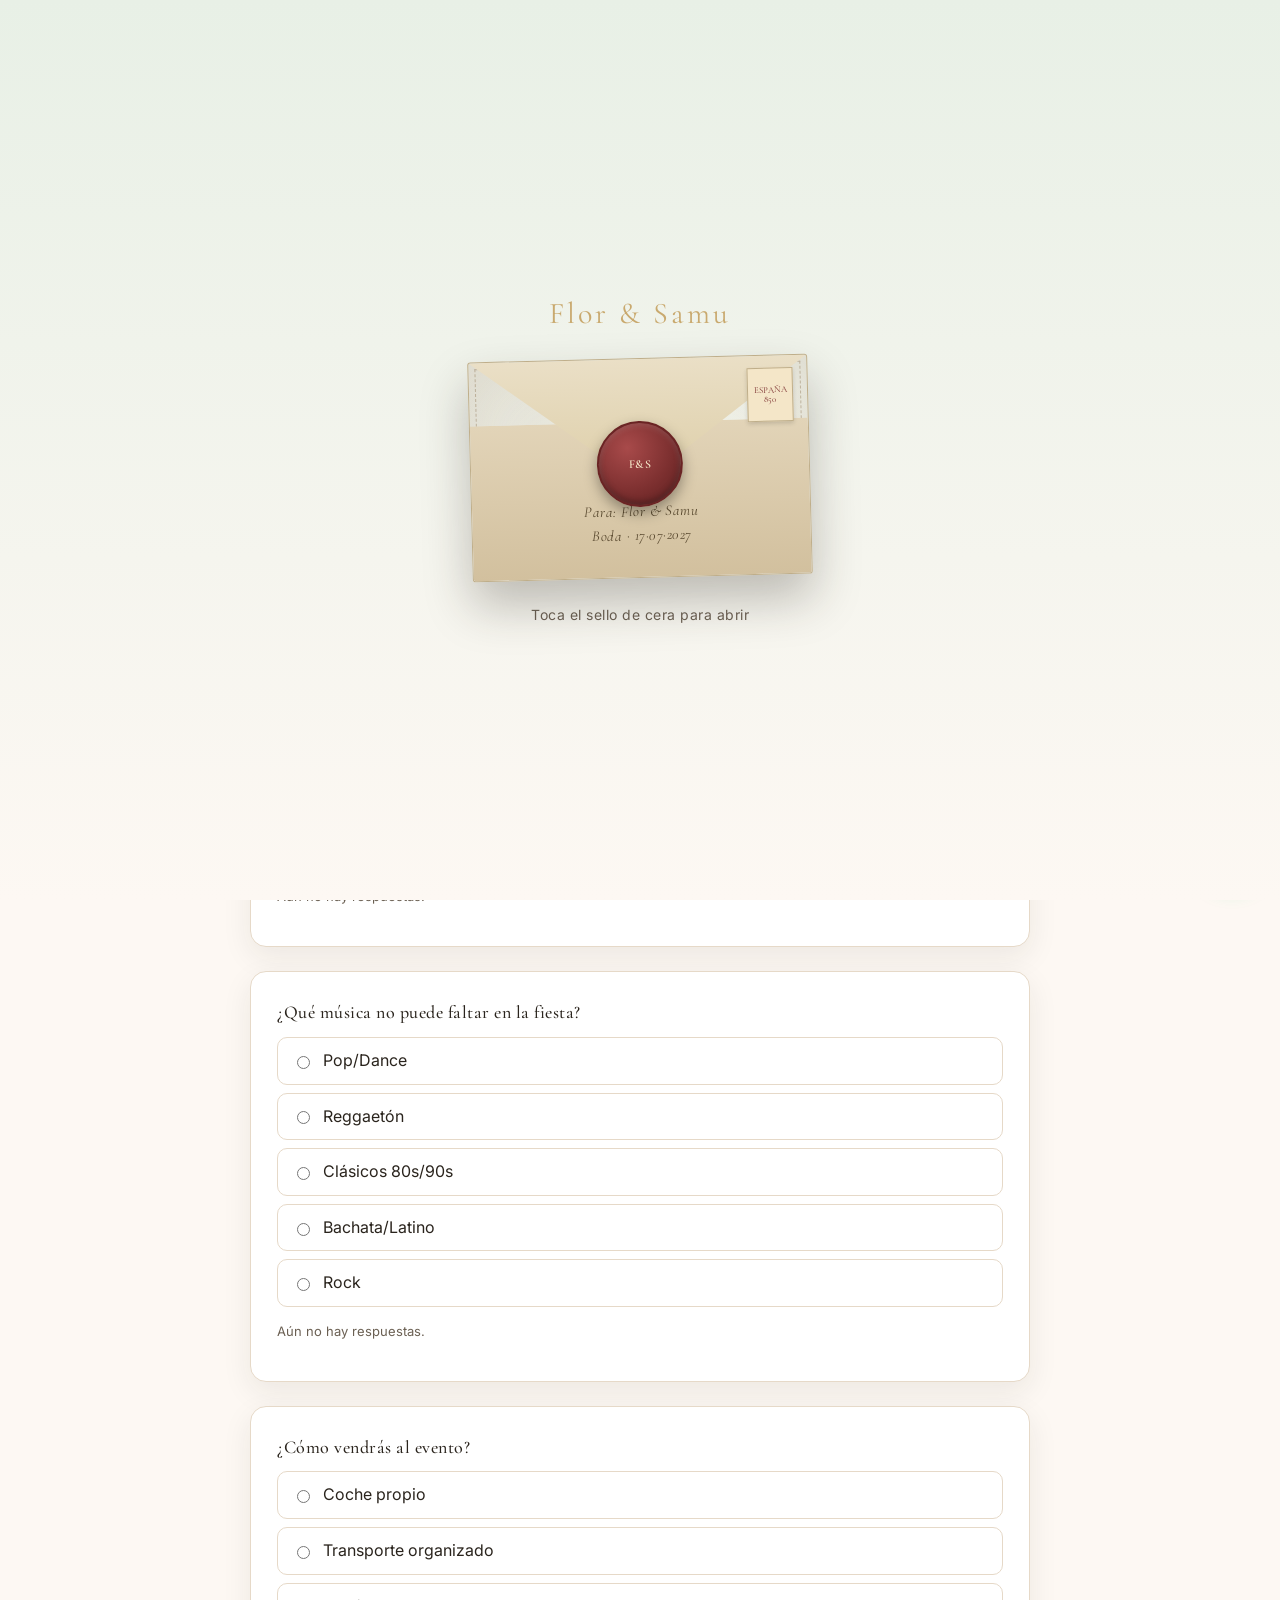
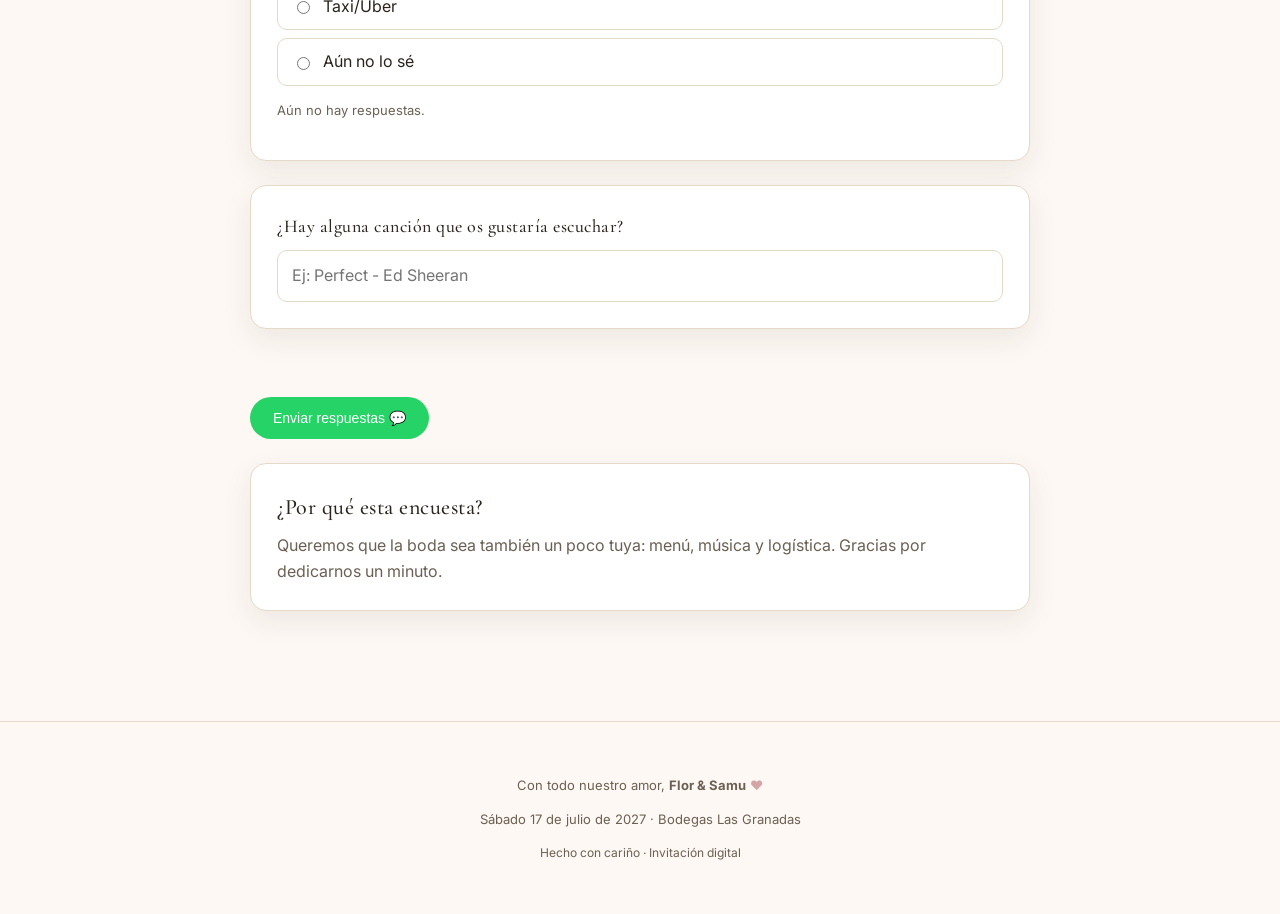
==== encuesta.html @ 614958b0 "Bump cache v13" ====
<!doctype html>
<html lang="es">
<head>
  <meta charset="UTF-8" />
  <meta name="viewport" content="width=device-width, initial-scale=1.0" />
  <title>Encuesta · Flor & Samu</title>
  <link rel="preconnect" href="https://fonts.googleapis.com">
  <link rel="preconnect" href="https://fonts.gstatic.com" crossorigin>
  <link href="https://fonts.googleapis.com/css2?family=Cormorant+Garamond:ital,wght@0,400;0,500;0,600;1,400&family=Inter:wght@300;400;500;600&display=swap" rel="stylesheet">
  <link rel="stylesheet" href="styles.css?v=13" />
</head>
<body data-page="encuesta.html">
  <div id="header-slot"></div>

  <main>
    <section class="hero" style="padding:50px 0 40px;">
      <div class="hero-bg" id="hero-bg"></div>
      <div class="hero-overlay"></div>
      <div class="container hero-content">
        <p class="kicker">Tu opinión cuenta</p>
        <h1 style="font-size:clamp(34px,6vw,56px);">Encuesta</h1>
        <p class="venue-line">Ayúdanos a organizarlo todo</p>
      </div>
    </section>
    <section class="section">
      <div class="container" style="max-width:820px;">
        <div class="section-title">
          <p class="eyebrow">Tu opinión cuenta</p>
          <h2>Encuesta para invitados</h2>
          <p>Ayúdanos a organizarlo todo al gusto de todos. Tus respuestas nos llegan por WhatsApp y quedan guardadas para ver resultados.</p>
        </div>

        <form id="survey-form" class="form">
          <div id="survey-container"></div>
          <div class="cta-row" style="justify-content:flex-start;">
            <button type="submit" class="btn btn-whatsapp">Enviar respuestas 💬</button>
          </div>
        </form>

        <div id="survey-success" class="success"></div>

        <div class="card mt-4">
          <h3 class="serif" style="font-size:22px;margin:0 0 8px;">¿Por qué esta encuesta?</h3>
          <p style="color:var(--muted);margin:0;">Queremos que la boda sea también un poco tuya: menú, música y logística. Gracias por dedicarnos un minuto.</p>
        </div>
      </div>
    </section>
  </main>

  <div id="footer-slot"></div>
  <script src="script.js?v=13"></script>
</body>
</html>
---- styles.css ----
/* Invitación digital - Flor & Samu */
:root {
  --bg: #fdf8f3;
  --bg-2: #f3ebe0;
  --card: #ffffff;
  --ink: #2a241d;
  --muted: #6b6053;
  --gold: #c9a96e;
  --gold-soft: #e8d9b8;
  --sage: #8fa88f;
  --rose: #d4a5a5;
  --line: #e6d9c8;
  --shadow: 0 10px 30px rgba(42, 36, 29, 0.08);
  --radius: 16px;
  --max: 1120px;
}

* { box-sizing: border-box; }
html { scroll-behavior: smooth; }
body {
  margin: 0;
  font-family: 'Inter', system-ui, -apple-system, Segoe UI, Roboto, sans-serif;
  color: var(--ink);
  background: var(--bg);
  line-height: 1.6;
  -webkit-font-smoothing: antialiased;
}
/* Sobre de entrada */
#envelope-overlay {
  position: fixed; inset: 0; z-index: 9999;
  background: linear-gradient(180deg, #e8f0e6, #fdf8f3);
  display: flex; align-items: center; justify-content: center;
  transition: opacity 0.7s ease;
}
#envelope-overlay.hidden { opacity: 0; pointer-events: none; }
.envelope-wrap { text-align: center; }
.envelope {
  position: relative; width: 340px; height: 220px;
  margin: 0 auto; cursor: pointer;
  background: linear-gradient(180deg, #e8dcc4 0%, #d9c9a8 100%);
  border-radius: 3px;
  box-shadow: 0 24px 48px rgba(42,36,29,0.28), inset 0 0 80px rgba(120,90,50,0.18);
  transform: rotate(-1.5deg);
  background-image:
    radial-gradient(circle at 20% 30%, rgba(120,90,50,0.08) 0%, transparent 40%),
    radial-gradient(circle at 80% 70%, rgba(120,90,50,0.06) 0%, transparent 45%);
  border: 1px solid #bfae8a;
}
.envelope::before {
  content: ""; position: absolute; inset: 6px;
  border: 1px dashed rgba(120,90,50,0.35);
  pointer-events: none;
}
.envelope .pocket {
  position: absolute; bottom: 0; left: 0; right: 0; height: 155px;
  background: linear-gradient(180deg, #e2d4b8, #d2c09e);
  border-radius: 0 0 3px 3px;
  clip-path: polygon(0 0, 100% 0, 100% 100%, 0 100%);
}
.envelope .flap {
  position: absolute; top: 0; left: 0; right: 0; height: 125px;
  background: linear-gradient(180deg, #eadfc6, #ddcea8);
  clip-path: polygon(0 0, 100% 0, 50% 100%);
  transform-origin: top center;
  transition: transform 0.8s ease;
  z-index: 2;
  box-shadow: 0 2px 6px rgba(0,0,0,0.12);
}
.envelope.opening .flap { transform: rotateX(175deg); }
.envelope .seal {
  position: absolute; top: 105px; left: 50%; transform: translate(-50%, -50%);
  width: 86px; height: 86px; border-radius: 50%;
  background: radial-gradient(circle at 35% 30%, #a84a4a, #7a2e2e 60%, #5a1f1f);
  color: #f4e6c8; display: flex; align-items: center; justify-content: center;
  font-family: 'Cormorant Garamond', serif; font-size: 12px; font-weight: 600;
  text-align: center; line-height: 1.05; letter-spacing: 0.5px;
  box-shadow: 0 6px 14px rgba(0,0,0,0.35), inset 0 2px 6px rgba(255,255,255,0.15), inset 0 -3px 6px rgba(0,0,0,0.3);
  z-index: 4; cursor: pointer;
  border: 2px solid #6a2424;
  transition: transform 0.2s ease;
}
.envelope .seal:hover { transform: translate(-50%, -50%) scale(1.06); }
.envelope .stamp {
  position: absolute; top: 12px; right: 14px; width: 46px; height: 54px;
  background: #f4e6c8; border: 1px solid #bfae8a;
  box-shadow: 0 2px 4px rgba(0,0,0,0.15);
  display: flex; align-items: center; justify-content: center;
  font-family: 'Cormorant Garamond', serif; font-size: 9px; color: #7a2e2e;
  text-align: center; line-height: 1; z-index: 3;
  background-image: radial-gradient(circle, transparent 3px, #f4e6c8 3.5px);
  background-size: 8px 8px;
}
.envelope .address {
  position: absolute; bottom: 30px; left: 24px; right: 24px;
  font-family: 'Cormorant Garamond', serif; font-style: italic;
  font-size: 15px; color: #5a4a30; text-align: center; z-index: 1;
  letter-spacing: 0.5px;
}
.envelope-hint {
  margin-top: 26px; color: var(--muted); font-size: 14px; letter-spacing: 0.5px;
}
.envelope-title {
  font-family: 'Cormorant Garamond', serif; font-size: 30px; color: var(--gold);
  margin-bottom: 20px; letter-spacing: 3px;
}

/* Fondo acuarela deslizable en el hero */
h1, h2, h3, .serif { font-family: 'Cormorant Garamond', 'Playfair Display', Georgia, serif; font-weight: 500; letter-spacing: 0.5px; }
a { color: inherit; text-decoration: none; }
img { max-width: 100%; display: block; }

.container { max-width: var(--max); margin: 0 auto; padding: 0 20px; }

/* Header */
.site-header {
  position: sticky; top: 0; z-index: 50;
  background: rgba(250,246,239,0.85);
  backdrop-filter: blur(10px);
  border-bottom: 1px solid var(--line);
}
.header-inner { display: flex; align-items: center; justify-content: space-between; height: 68px; }
.logo { font-family: 'Cormorant Garamond', serif; font-size: 26px; color: var(--gold); letter-spacing: 2px; }
.nav { display: flex; gap: 6px; align-items: center; }
.nav a {
  padding: 8px 14px; border-radius: 999px; font-size: 14px; color: var(--muted);
  transition: all .2s ease;
}
.nav a:hover, .nav a.active { background: var(--gold-soft); color: var(--ink); }
.menu-btn { display: none; background: none; border: 0; font-size: 24px; cursor: pointer; color: var(--ink); }

@media (max-width: 760px) {
  .menu-btn { display: block; }
  .nav {
    position: absolute; top: 68px; left: 0; right: 0;
    background: var(--bg); border-bottom: 1px solid var(--line);
    flex-direction: column; padding: 12px; display: none;
  }
  .nav.open { display: flex; }
  .nav a { width: 100%; text-align: center; }
}

/* Hero */
.hero {
  position: relative; overflow: hidden;
  padding: 90px 0 70px; text-align: center;
  background: linear-gradient(180deg, #fdf8f3 0%, #f3ebe0 100%);
}
.hero-bg {
  position: absolute; inset: 0; z-index: 0;
  background: url("media/salto-gitano.jpg") center/cover no-repeat;
  filter: url(#drawn);
  opacity: 0.32;
  transform: translate3d(0,0,0);
  will-change: transform;
}
body[data-page="index.html"] .hero-bg { background-image: url("media/salto-gitano.jpg"); }
body[data-page="ubicacion.html"] .hero-bg { background-image: url("media/pico-miravete.webp"); }
body[data-page="preboda.html"] .hero-bg { background-image: url("media/monfrague2.jpg"); }
body[data-page="mensaje.html"] .hero-bg { background-image: url("media/monfrague2.jpg"); }
body[data-page="recomendaciones.html"] .hero-bg { background-image: url("media/pico-miravete.webp"); }
body[data-page="encuesta.html"] .hero-bg { background-image: url("media/jaraicejo.jpg"); }
.hero-overlay {
  position: absolute; inset: 0; z-index: 1;
  background: linear-gradient(180deg, rgba(253,248,243,0.5) 0%, rgba(253,248,243,0.88) 100%);
  pointer-events: none;
}
.hero-content { position: relative; z-index: 2; }
.hero h1, .hero .date-line, .hero .venue-line, .hero .kicker {
  text-shadow: 0 1px 12px rgba(255,255,255,0.9), 0 2px 4px rgba(255,255,255,0.6);
}
body[data-page="ubicacion.html"] { --hero-hue: -25deg; }
body[data-page="preboda.html"] { --hero-hue: 35deg; }
body[data-page="mensaje.html"] { --hero-hue: 60deg; }
body[data-page="recomendaciones.html"] { --hero-hue: 95deg; }
body[data-page="encuesta.html"] { --hero-hue: 160deg; }
.hero::before {
  content: ""; position: absolute; inset: 0; opacity: .08;
  background-image: url("data:image/svg+xml;utf8,<svg xmlns='http://www.w3.org/2000/svg' width='120' height='120' viewBox='0 0 120 120'><g fill='none' stroke='%23b8935a' stroke-width='0.6'><path d='M60 10 C70 30 90 40 110 60 C90 80 70 90 60 110 C50 90 30 80 10 60 C30 40 50 30 60 10Z'/></g></svg>");
  background-size: 120px 120px;
}
.hero-content { position: relative; z-index: 1; }
.kicker { text-transform: uppercase; letter-spacing: 4px; font-size: 12px; color: var(--gold); margin-bottom: 18px; }
.hero h1 { font-size: clamp(46px, 8vw, 88px); margin: 0 0 10px; line-height: 1; }
.hero .amp { color: var(--rose); font-style: italic; }
.date-line { font-size: 20px; color: var(--muted); margin: 18px 0 6px; }
.venue-line { font-size: 16px; color: var(--muted); }
.countdown { display: flex; gap: 14px; justify-content: center; margin: 34px 0 10px; flex-wrap: wrap; }
.countdown .box {
  background: var(--card); border: 1px solid var(--line); border-radius: 12px;
  padding: 12px 16px; min-width: 78px; box-shadow: var(--shadow);
}
.countdown .num { font-family: 'Cormorant Garamond', serif; font-size: 34px; color: var(--gold); line-height: 1; }
.countdown .lbl { font-size: 11px; text-transform: uppercase; letter-spacing: 1.5px; color: var(--muted); margin-top: 4px; }
.cta-row { display: flex; gap: 12px; justify-content: center; flex-wrap: wrap; margin-top: 28px; }

/* Buttons */
.btn {
  display: inline-flex; align-items: center; gap: 8px;
  padding: 12px 22px; border-radius: 999px; font-size: 14px; font-weight: 500;
  border: 1px solid transparent; cursor: pointer; transition: all .2s ease;
}
.btn-primary { background: var(--gold); color: #fff; }
.btn-primary:hover { background: #a6834e; transform: translateY(-1px); }
.btn-outline { background: transparent; border-color: var(--gold); color: var(--gold); }
.btn-outline:hover { background: var(--gold-soft); }
.btn-whatsapp { background: #25D366; color: #fff; }
.btn-whatsapp:hover { background: #1ebe5b; }
.btn-email { background: #4a6fa5; color: #fff; }
.btn-email:hover { background: #3d5d8a; }
.btn-sm { padding: 8px 16px; font-size: 13px; }

/* Sections */
.section { padding: 70px 0; }
.section-title { text-align: center; margin-bottom: 40px; }
.section-title .eyebrow { text-transform: uppercase; letter-spacing: 3px; font-size: 11px; color: var(--gold); margin-bottom: 8px; }
.section-title h2 { font-size: clamp(30px, 5vw, 46px); margin: 0 0 10px; }
.section-title p { color: var(--muted); max-width: 640px; margin: 0 auto; }

.card {
  background: var(--card); border: 1px solid var(--line); border-radius: var(--radius);
  padding: 26px; box-shadow: var(--shadow);
}
.grid { display: grid; gap: 20px; }
.grid-2 { grid-template-columns: repeat(2, 1fr); }
.grid-3 { grid-template-columns: repeat(3, 1fr); }
@media (max-width: 760px) { .grid-2, .grid-3 { grid-template-columns: 1fr; } }

/* Timeline */
.timeline { position: relative; max-width: 720px; margin: 0 auto; }
.timeline::before { content: ""; position: absolute; left: 22px; top: 0; bottom: 0; width: 2px; background: var(--gold-soft); }
.t-item { position: relative; padding-left: 60px; margin-bottom: 28px; }
.t-dot {
  position: absolute; left: 13px; top: 6px; width: 20px; height: 20px;
  border-radius: 50%; background: var(--gold); border: 3px solid var(--bg);
  box-shadow: 0 0 0 2px var(--gold-soft);
}
.t-time { font-size: 13px; color: var(--gold); font-weight: 600; letter-spacing: 1px; }
.t-title { font-family: 'Cormorant Garamond', serif; font-size: 22px; margin: 2px 0; }
.t-desc { color: var(--muted); font-size: 14px; }

/* Location */
.map-wrap {
  border-radius: var(--radius); overflow: hidden; border: 1px solid var(--line);
  background: var(--bg-2); aspect-ratio: 16/9;
}
.map-wrap iframe { width: 100%; height: 100%; border: 0; }
.info-list { list-style: none; padding: 0; margin: 0; }
.info-list li { display: flex; gap: 12px; padding: 12px 0; border-bottom: 1px solid var(--line); }
.info-list li:last-child { border-bottom: 0; }
.info-list .ic { color: var(--gold); font-size: 20px; width: 26px; text-align: center; }
.info-list strong { display: block; font-size: 14px; }
.info-list span { color: var(--muted); font-size: 14px; }

/* Forms */
.form { display: grid; gap: 16px; }
.field label { display: block; font-size: 13px; color: var(--muted); margin-bottom: 6px; letter-spacing: .3px; }
.field input, .field textarea, .field select {
  width: 100%; padding: 12px 14px; border: 1px solid var(--line); border-radius: 10px;
  font: inherit; background: #fff; color: var(--ink); transition: border-color .2s;
}
.field input:focus, .field textarea:focus, .field select:focus { outline: none; border-color: var(--gold); }
.field textarea { min-height: 110px; resize: vertical; }
.form-row { display: grid; grid-template-columns: 1fr 1fr; gap: 16px; }
@media (max-width: 600px) { .form-row { grid-template-columns: 1fr; } }
.success {
  display: none; padding: 16px; border-radius: 12px; background: #eaf4ea; color: #2f6b3a;
  border: 1px solid #cfe5cf; margin-top: 12px;
}
.success.show { display: block; }

/* Survey */
.survey-q { margin-bottom: 24px; }
.survey-q h3 { font-size: 18px; margin: 0 0 10px; }
.option {
  display: flex; align-items: center; gap: 10px; padding: 10px 14px;
  border: 1px solid var(--line); border-radius: 10px; margin-bottom: 8px; cursor: pointer;
  transition: all .15s;
}
.option:hover { border-color: var(--gold-soft); background: #faf6ef; }
.option input { accent-color: var(--gold); }
.results { margin-top: 14px; }
.bar-row { margin-bottom: 10px; }
.bar-label { display: flex; justify-content: space-between; font-size: 13px; color: var(--muted); margin-bottom: 4px; }
.bar { height: 10px; background: var(--bg-2); border-radius: 999px; overflow: hidden; }
.bar > span { display: block; height: 100%; background: linear-gradient(90deg, var(--gold), var(--rose)); border-radius: 999px; transition: width .6s ease; }

/* Footer */
.site-footer { padding: 40px 0; text-align: center; color: var(--muted); font-size: 13px; border-top: 1px solid var(--line); margin-top: 40px; }
.site-footer .hearts { color: var(--rose); }

/* Utilities */
.center { text-align: center; }
.mt-2 { margin-top: 12px; }
.mt-4 { margin-top: 24px; }
.tag { display: inline-block; padding: 4px 10px; border-radius: 999px; font-size: 12px; background: var(--gold-soft); color: var(--ink); }
.divider { height: 1px; background: var(--line); margin: 30px 0; }
.floating-wa {
  position: fixed; right: 20px; bottom: 20px; z-index: 60;
  width: 56px; height: 56px; border-radius: 50%; background: #25D366; color: #fff;
  display: flex; align-items: center; justify-content: center; font-size: 26px;
  box-shadow: 0 8px 20px rgba(37,211,102,.4); transition: transform .2s;
}
.floating-wa:hover { transform: scale(1.08); }
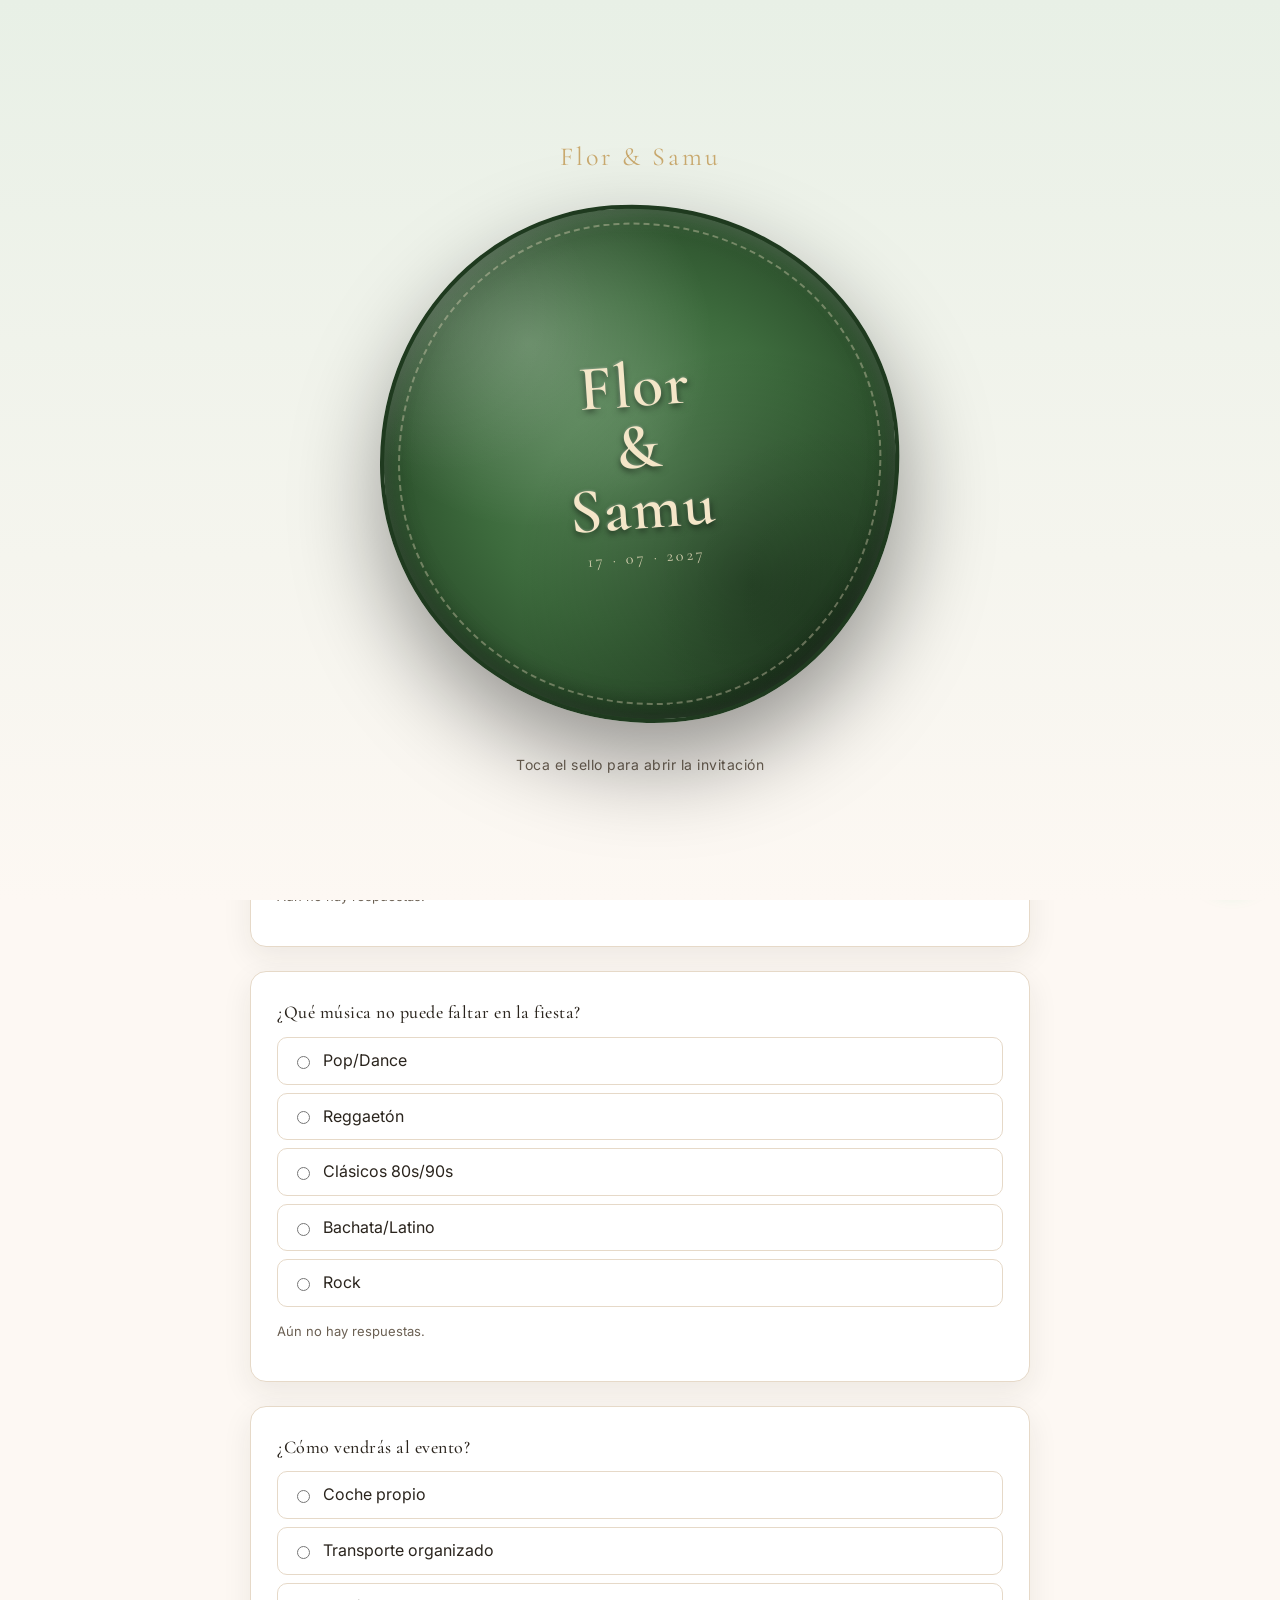
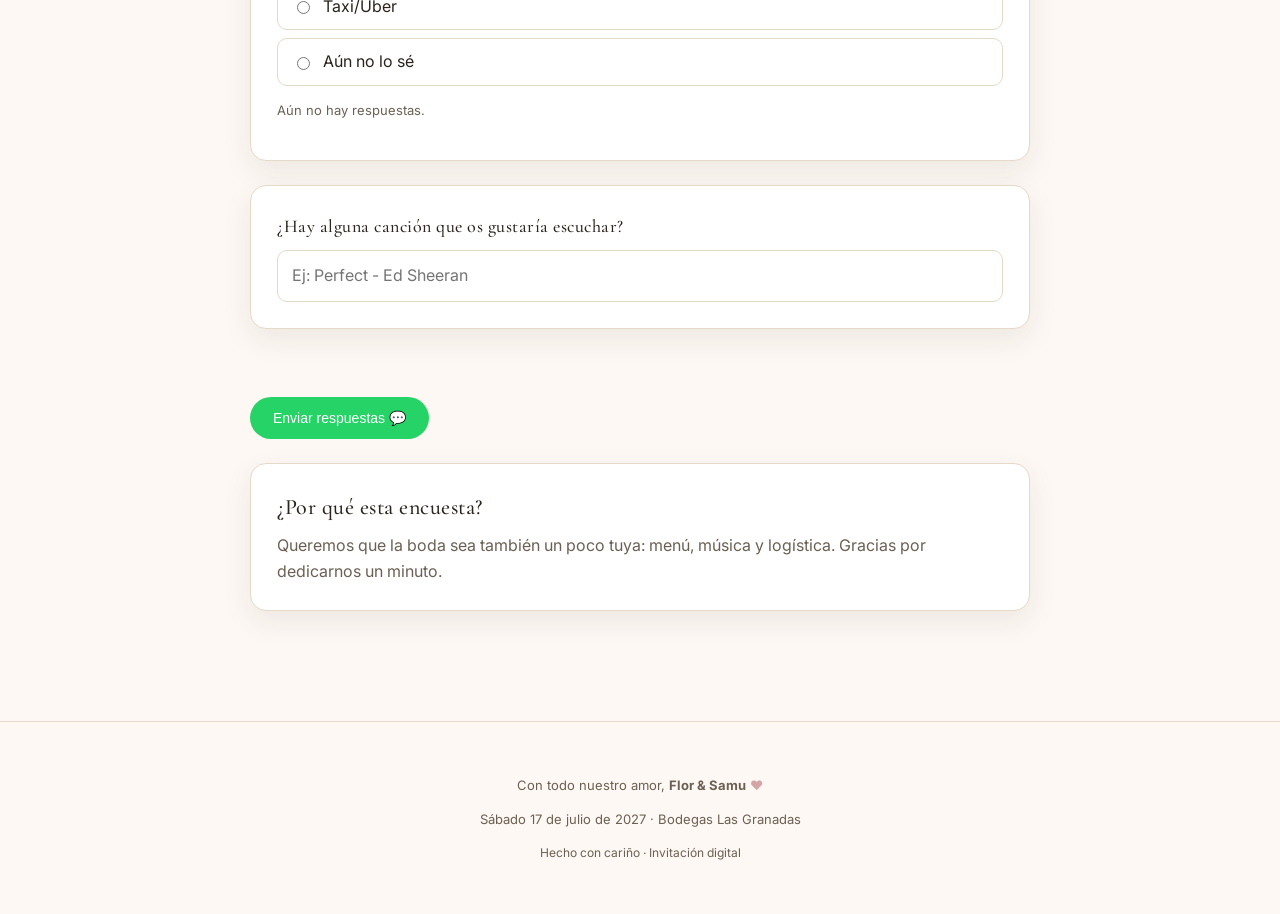
==== commit 6b0f9468: "Bump cache v14" ====
--- a/encuesta.html
+++ b/encuesta.html
@@ -7,7 +7,7 @@
   <link rel="preconnect" href="https://fonts.googleapis.com">
   <link rel="preconnect" href="https://fonts.gstatic.com" crossorigin>
   <link href="https://fonts.googleapis.com/css2?family=Cormorant+Garamond:ital,wght@0,400;0,500;0,600;1,400&family=Inter:wght@300;400;500;600&display=swap" rel="stylesheet">
-  <link rel="stylesheet" href="styles.css?v=13" />
+  <link rel="stylesheet" href="styles.css?v=14" />
 </head>
 <body data-page="encuesta.html">
   <div id="header-slot"></div>
@@ -48,6 +48,6 @@
   </main>
 
   <div id="footer-slot"></div>
-  <script src="script.js?v=13"></script>
+  <script src="script.js?v=14"></script>
 </body>
 </html>
--- a/styles.css
+++ b/styles.css
@@ -104,6 +104,71 @@
   margin-bottom: 20px; letter-spacing: 3px;
 }
 
+/* Sello de cera a pantalla completa */
+.wax-seal {
+  width: 72vmin; height: 72vmin;
+  max-width: 520px; max-height: 520px;
+  min-width: 260px; min-height: 260px;
+  border-radius: 48% 52% 47% 53% / 50% 48% 52% 50%;
+  background:
+    radial-gradient(circle at 30% 25%, rgba(255,255,255,0.22) 0%, transparent 35%),
+    radial-gradient(circle at 70% 75%, rgba(0,0,0,0.35) 0%, transparent 45%),
+    radial-gradient(circle at 50% 50%, #5a8a5a 0%, #3d6b3d 45%, #2a4d2a 75%, #1f3a1f 100%);
+  box-shadow:
+    0 40px 90px rgba(0,0,0,0.4),
+    inset 0 6px 20px rgba(255,255,255,0.18),
+    inset 0 -10px 24px rgba(0,0,0,0.45);
+  display: flex; align-items: center; justify-content: center; flex-direction: column;
+  cursor: pointer; position: relative;
+  border: 4px solid #1f3a1f;
+  transform: rotate(-4deg);
+  transition: transform 0.9s ease, opacity 0.9s ease;
+  overflow: hidden;
+}
+.wax-seal::before {
+  content: ""; position: absolute; inset: 0;
+  background-image:
+    radial-gradient(circle at 15% 20%, rgba(255,255,255,0.08) 0%, transparent 25%),
+    radial-gradient(circle at 85% 80%, rgba(0,0,0,0.12) 0%, transparent 30%),
+    radial-gradient(circle at 50% 50%, transparent 60%, rgba(0,0,0,0.15) 100%);
+  pointer-events: none;
+}
+.wax-seal::after {
+  content: ""; position: absolute; inset: 14px;
+  border: 2px dashed rgba(244,230,200,0.35);
+  border-radius: 48% 52% 47% 53% / 50% 48% 52% 50%;
+  pointer-events: none;
+}
+.wax-seal.opening {
+  transform: scale(1.6) rotate(8deg);
+  opacity: 0;
+}
+.seal-text {
+  font-family: 'Cormorant Garamond', serif;
+  font-size: clamp(34px, 9vw, 64px);
+  font-weight: 600;
+  color: #f4e6c8;
+  text-align: center; line-height: 0.95;
+  letter-spacing: 2px;
+  text-shadow: 0 3px 6px rgba(0,0,0,0.5), 0 -1px 2px rgba(255,255,255,0.25);
+  z-index: 2;
+}
+.seal-sub {
+  margin-top: 8px;
+  font-family: 'Cormorant Garamond', serif;
+  font-size: clamp(12px, 2.5vw, 16px);
+  color: rgba(244,230,200,0.85);
+  letter-spacing: 3px; text-transform: uppercase;
+  z-index: 2;
+}
+.seal-hint {
+  margin-top: 30px; color: var(--muted); font-size: 14px; letter-spacing: 0.5px;
+}
+.wax-title {
+  font-family: 'Cormorant Garamond', serif; font-size: 26px; color: var(--gold);
+  margin-bottom: 26px; letter-spacing: 3px;
+}
+
 /* Fondo acuarela deslizable en el hero */
 h1, h2, h3, .serif { font-family: 'Cormorant Garamond', 'Playfair Display', Georgia, serif; font-weight: 500; letter-spacing: 0.5px; }
 a { color: inherit; text-decoration: none; }
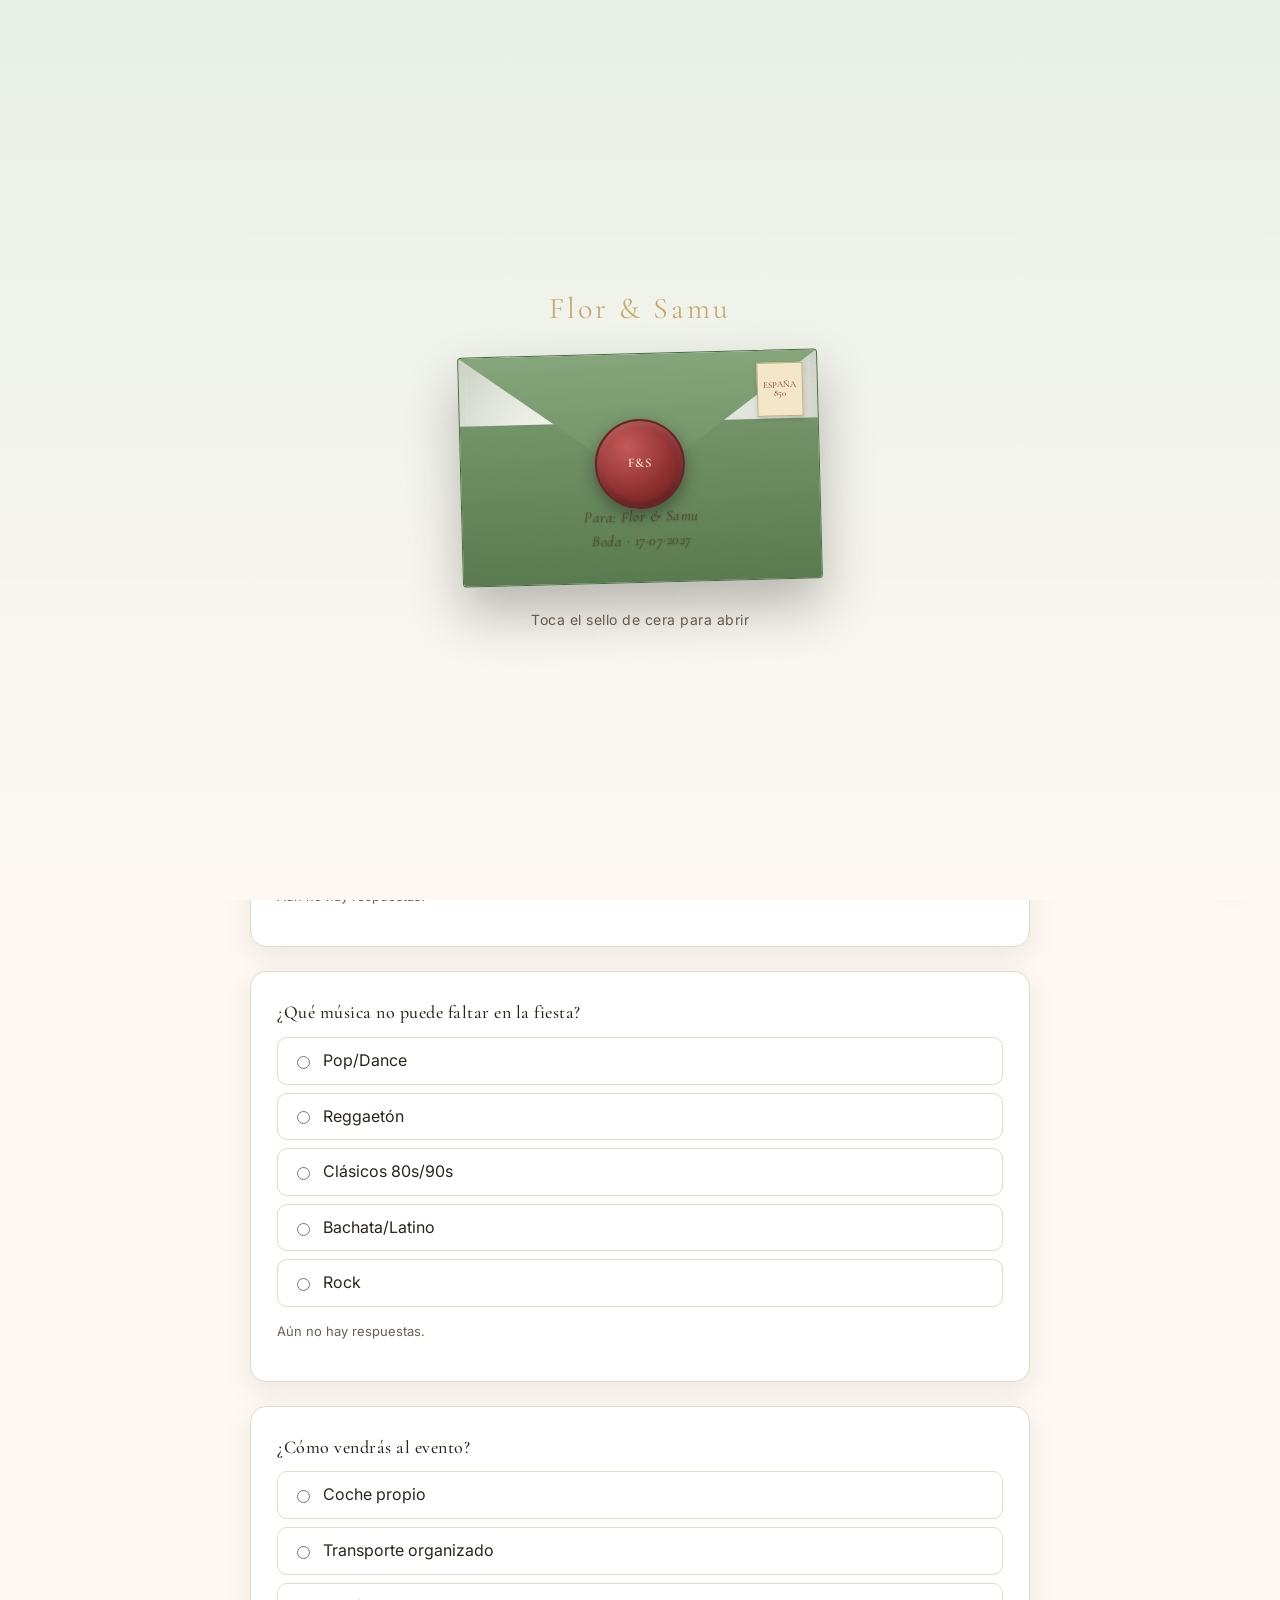
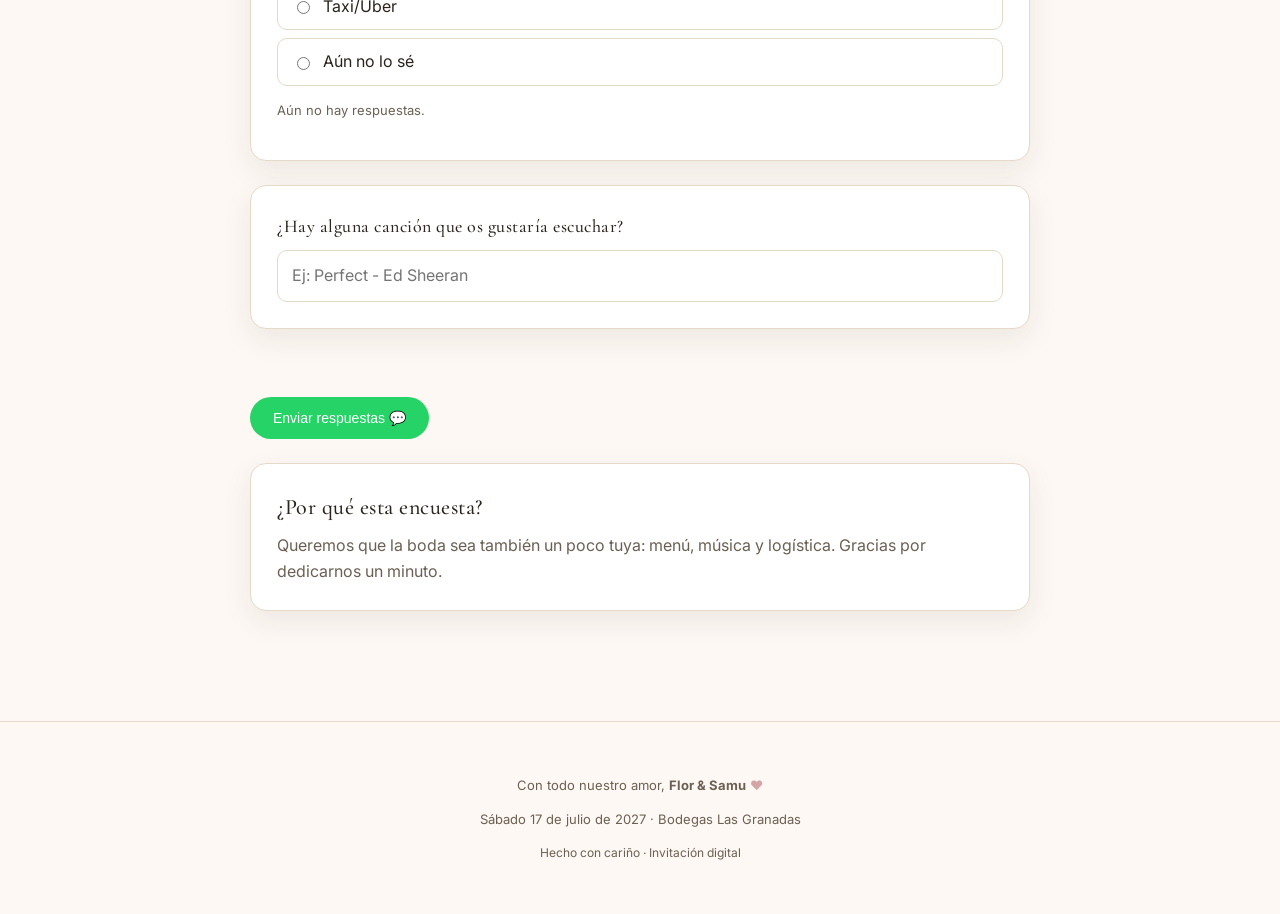
==== commit f58a115e: "Bump cache v15" ====
--- a/encuesta.html
+++ b/encuesta.html
@@ -7,7 +7,7 @@
   <link rel="preconnect" href="https://fonts.googleapis.com">
   <link rel="preconnect" href="https://fonts.gstatic.com" crossorigin>
   <link href="https://fonts.googleapis.com/css2?family=Cormorant+Garamond:ital,wght@0,400;0,500;0,600;1,400&family=Inter:wght@300;400;500;600&display=swap" rel="stylesheet">
-  <link rel="stylesheet" href="styles.css?v=14" />
+  <link rel="stylesheet" href="styles.css?v=15" />
 </head>
 <body data-page="encuesta.html">
   <div id="header-slot"></div>
@@ -48,6 +48,6 @@
   </main>
 
   <div id="footer-slot"></div>
-  <script src="script.js?v=14"></script>
+  <script src="script.js?v=15"></script>
 </body>
 </html>
--- a/styles.css
+++ b/styles.css
@@ -35,51 +35,66 @@
 #envelope-overlay.hidden { opacity: 0; pointer-events: none; }
 .envelope-wrap { text-align: center; }
 .envelope {
-  position: relative; width: 340px; height: 220px;
+  position: relative; width: 360px; height: 230px;
   margin: 0 auto; cursor: pointer;
-  background: linear-gradient(180deg, #e8dcc4 0%, #d9c9a8 100%);
-  border-radius: 3px;
-  box-shadow: 0 24px 48px rgba(42,36,29,0.28), inset 0 0 80px rgba(120,90,50,0.18);
+  background: linear-gradient(180deg, #7a9a6f 0%, #5f7f55 100%);
+  border-radius: 4px;
+  box-shadow: 0 26px 52px rgba(42,36,29,0.3), inset 0 0 90px rgba(40,60,30,0.25);
   transform: rotate(-1.5deg);
   background-image:
-    radial-gradient(circle at 20% 30%, rgba(120,90,50,0.08) 0%, transparent 40%),
-    radial-gradient(circle at 80% 70%, rgba(120,90,50,0.06) 0%, transparent 45%);
-  border: 1px solid #bfae8a;
+    radial-gradient(circle at 20% 30%, rgba(255,255,255,0.07) 0%, transparent 40%),
+    radial-gradient(circle at 80% 70%, rgba(0,0,0,0.12) 0%, transparent 45%);
+  border: 1px solid #4a6a40;
 }
 .envelope::before {
-  content: ""; position: absolute; inset: 6px;
-  border: 1px dashed rgba(120,90,50,0.35);
+  content: ""; position: absolute; inset: 7px;
+  border: 1px dashed rgba(244,230,200,0.4);
   pointer-events: none;
 }
 .envelope .pocket {
-  position: absolute; bottom: 0; left: 0; right: 0; height: 155px;
-  background: linear-gradient(180deg, #e2d4b8, #d2c09e);
-  border-radius: 0 0 3px 3px;
-  clip-path: polygon(0 0, 100% 0, 100% 100%, 0 100%);
+  position: absolute; bottom: 0; left: 0; right: 0; height: 160px;
+  background: linear-gradient(180deg, #739368, #5a7a50);
+  border-radius: 0 0 4px 4px;
 }
 .envelope .flap {
-  position: absolute; top: 0; left: 0; right: 0; height: 125px;
-  background: linear-gradient(180deg, #eadfc6, #ddcea8);
+  position: absolute; top: 0; left: 0; right: 0; height: 130px;
+  background: linear-gradient(180deg, #85a57a, #6f8f65);
   clip-path: polygon(0 0, 100% 0, 50% 100%);
   transform-origin: top center;
   transition: transform 0.8s ease;
   z-index: 2;
-  box-shadow: 0 2px 6px rgba(0,0,0,0.12);
+  box-shadow: 0 2px 6px rgba(0,0,0,0.15);
 }
 .envelope.opening .flap { transform: rotateX(175deg); }
 .envelope .seal {
-  position: absolute; top: 105px; left: 50%; transform: translate(-50%, -50%);
-  width: 86px; height: 86px; border-radius: 50%;
-  background: radial-gradient(circle at 35% 30%, #a84a4a, #7a2e2e 60%, #5a1f1f);
+  position: absolute; top: 110px; left: 50%; transform: translate(-50%, -50%);
+  width: 90px; height: 90px; border-radius: 50%;
+  background: radial-gradient(circle at 35% 30%, #c45a5a, #8b2e2e 60%, #5a1f1f);
   color: #f4e6c8; display: flex; align-items: center; justify-content: center;
-  font-family: 'Cormorant Garamond', serif; font-size: 12px; font-weight: 600;
+  font-family: 'Cormorant Garamond', serif; font-size: 13px; font-weight: 600;
   text-align: center; line-height: 1.05; letter-spacing: 0.5px;
-  box-shadow: 0 6px 14px rgba(0,0,0,0.35), inset 0 2px 6px rgba(255,255,255,0.15), inset 0 -3px 6px rgba(0,0,0,0.3);
+  box-shadow: 0 6px 16px rgba(0,0,0,0.35), inset 0 2px 6px rgba(255,255,255,0.18), inset 0 -3px 6px rgba(0,0,0,0.3);
   z-index: 4; cursor: pointer;
   border: 2px solid #6a2424;
   transition: transform 0.2s ease;
 }
 .envelope .seal:hover { transform: translate(-50%, -50%) scale(1.06); }
+.envelope .stamp {
+  position: absolute; top: 12px; right: 14px; width: 48px; height: 56px;
+  background: #f4e6c8; border: 1px solid #bfae8a;
+  box-shadow: 0 2px 4px rgba(0,0,0,0.15);
+  display: flex; align-items: center; justify-content: center;
+  font-family: 'Cormorant Garamond', serif; font-size: 9px; color: #7a2e2e;
+  text-align: center; line-height: 1; z-index: 3;
+  background-image: radial-gradient(circle, transparent 3px, #f4e6c8 3.5px);
+  background-size: 8px 8px;
+}
+.envelope .address {
+  position: absolute; bottom: 32px; left: 24px; right: 24px;
+  font-family: 'Cormorant Garamond', serif; font-style: italic;
+  font-size: 15px; color: #f4e6c8; text-align: center; z-index: 1;
+  letter-spacing: 0.5px; text-shadow: 0 1px 2px rgba(0,0,0,0.3);
+}
 .envelope .stamp {
   position: absolute; top: 12px; right: 14px; width: 46px; height: 54px;
   background: #f4e6c8; border: 1px solid #bfae8a;
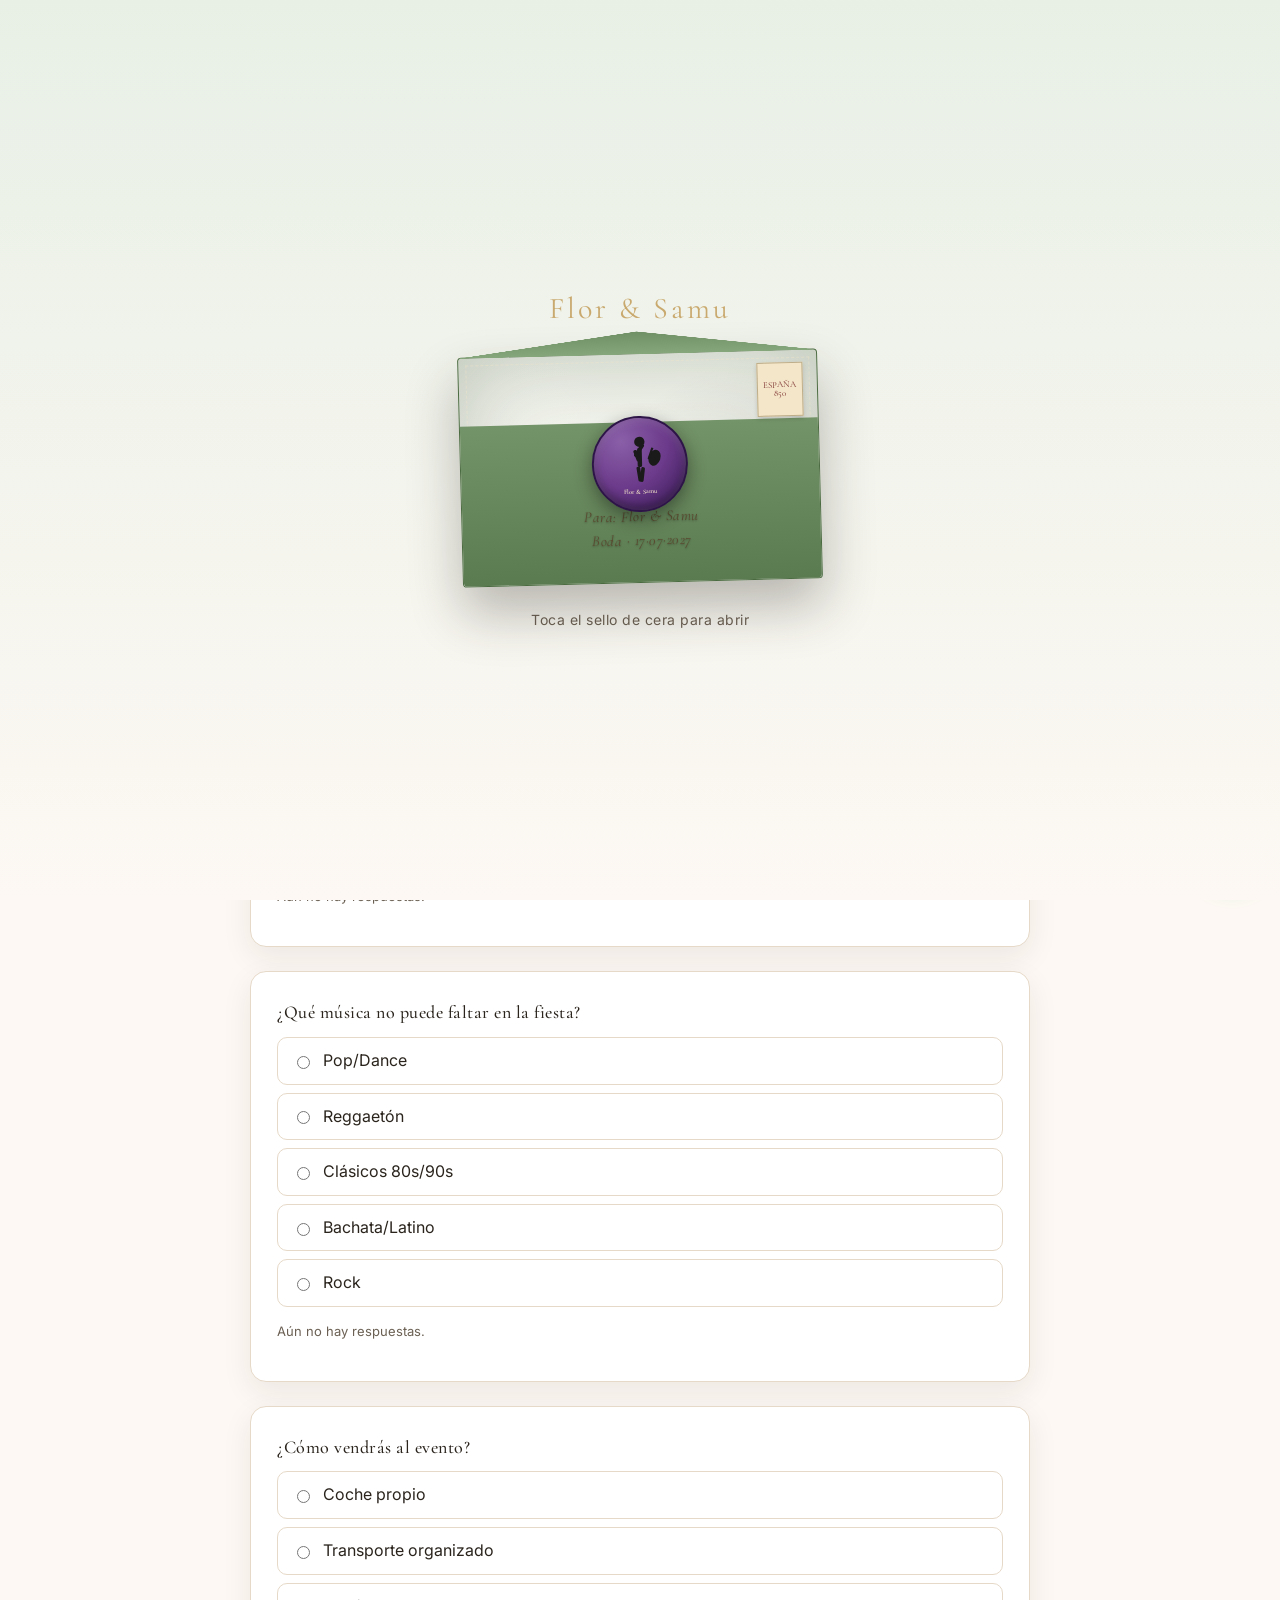
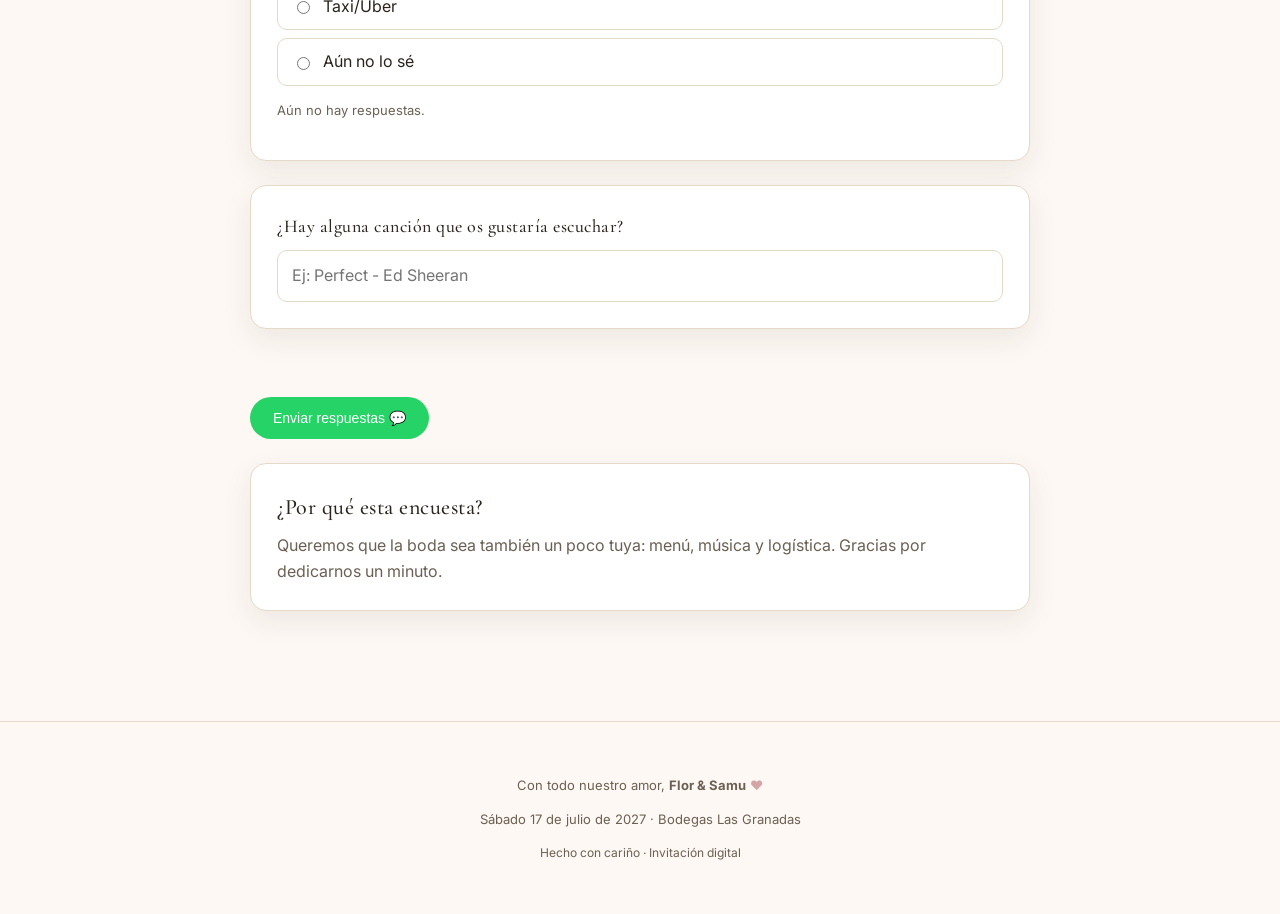
==== commit 564acbed: "Bump cache v16" ====
--- a/encuesta.html
+++ b/encuesta.html
@@ -7,7 +7,7 @@
   <link rel="preconnect" href="https://fonts.googleapis.com">
   <link rel="preconnect" href="https://fonts.gstatic.com" crossorigin>
   <link href="https://fonts.googleapis.com/css2?family=Cormorant+Garamond:ital,wght@0,400;0,500;0,600;1,400&family=Inter:wght@300;400;500;600&display=swap" rel="stylesheet">
-  <link rel="stylesheet" href="styles.css?v=15" />
+  <link rel="stylesheet" href="styles.css?v=16" />
 </head>
 <body data-page="encuesta.html">
   <div id="header-slot"></div>
@@ -48,6 +48,6 @@
   </main>
 
   <div id="footer-slot"></div>
-  <script src="script.js?v=15"></script>
+  <script src="script.js?v=16"></script>
 </body>
 </html>
--- a/styles.css
+++ b/styles.css
@@ -61,6 +61,7 @@
   background: linear-gradient(180deg, #85a57a, #6f8f65);
   clip-path: polygon(0 0, 100% 0, 50% 100%);
   transform-origin: top center;
+  transform: rotateX(100deg);
   transition: transform 0.8s ease;
   z-index: 2;
   box-shadow: 0 2px 6px rgba(0,0,0,0.15);
@@ -68,16 +69,16 @@
 .envelope.opening .flap { transform: rotateX(175deg); }
 .envelope .seal {
   position: absolute; top: 110px; left: 50%; transform: translate(-50%, -50%);
-  width: 90px; height: 90px; border-radius: 50%;
-  background: radial-gradient(circle at 35% 30%, #c45a5a, #8b2e2e 60%, #5a1f1f);
+  width: 96px; height: 96px; border-radius: 50%;
+  background: radial-gradient(circle at 30% 25%, #8a5fa8, #6b3a8a 50%, #4a2568 80%, #2e1548);
   color: #f4e6c8; display: flex; align-items: center; justify-content: center;
-  font-family: 'Cormorant Garamond', serif; font-size: 13px; font-weight: 600;
-  text-align: center; line-height: 1.05; letter-spacing: 0.5px;
-  box-shadow: 0 6px 16px rgba(0,0,0,0.35), inset 0 2px 6px rgba(255,255,255,0.18), inset 0 -3px 6px rgba(0,0,0,0.3);
+  box-shadow: 0 6px 18px rgba(0,0,0,0.4), inset 0 3px 8px rgba(255,255,255,0.15), inset 0 -4px 8px rgba(0,0,0,0.35);
   z-index: 4; cursor: pointer;
-  border: 2px solid #6a2424;
+  border: 2px solid #2e1548;
   transition: transform 0.2s ease;
-}
+  overflow: hidden;
+}
+.envelope .seal svg { display: block; }
 .envelope .seal:hover { transform: translate(-50%, -50%) scale(1.06); }
 .envelope .stamp {
   position: absolute; top: 12px; right: 14px; width: 48px; height: 56px;
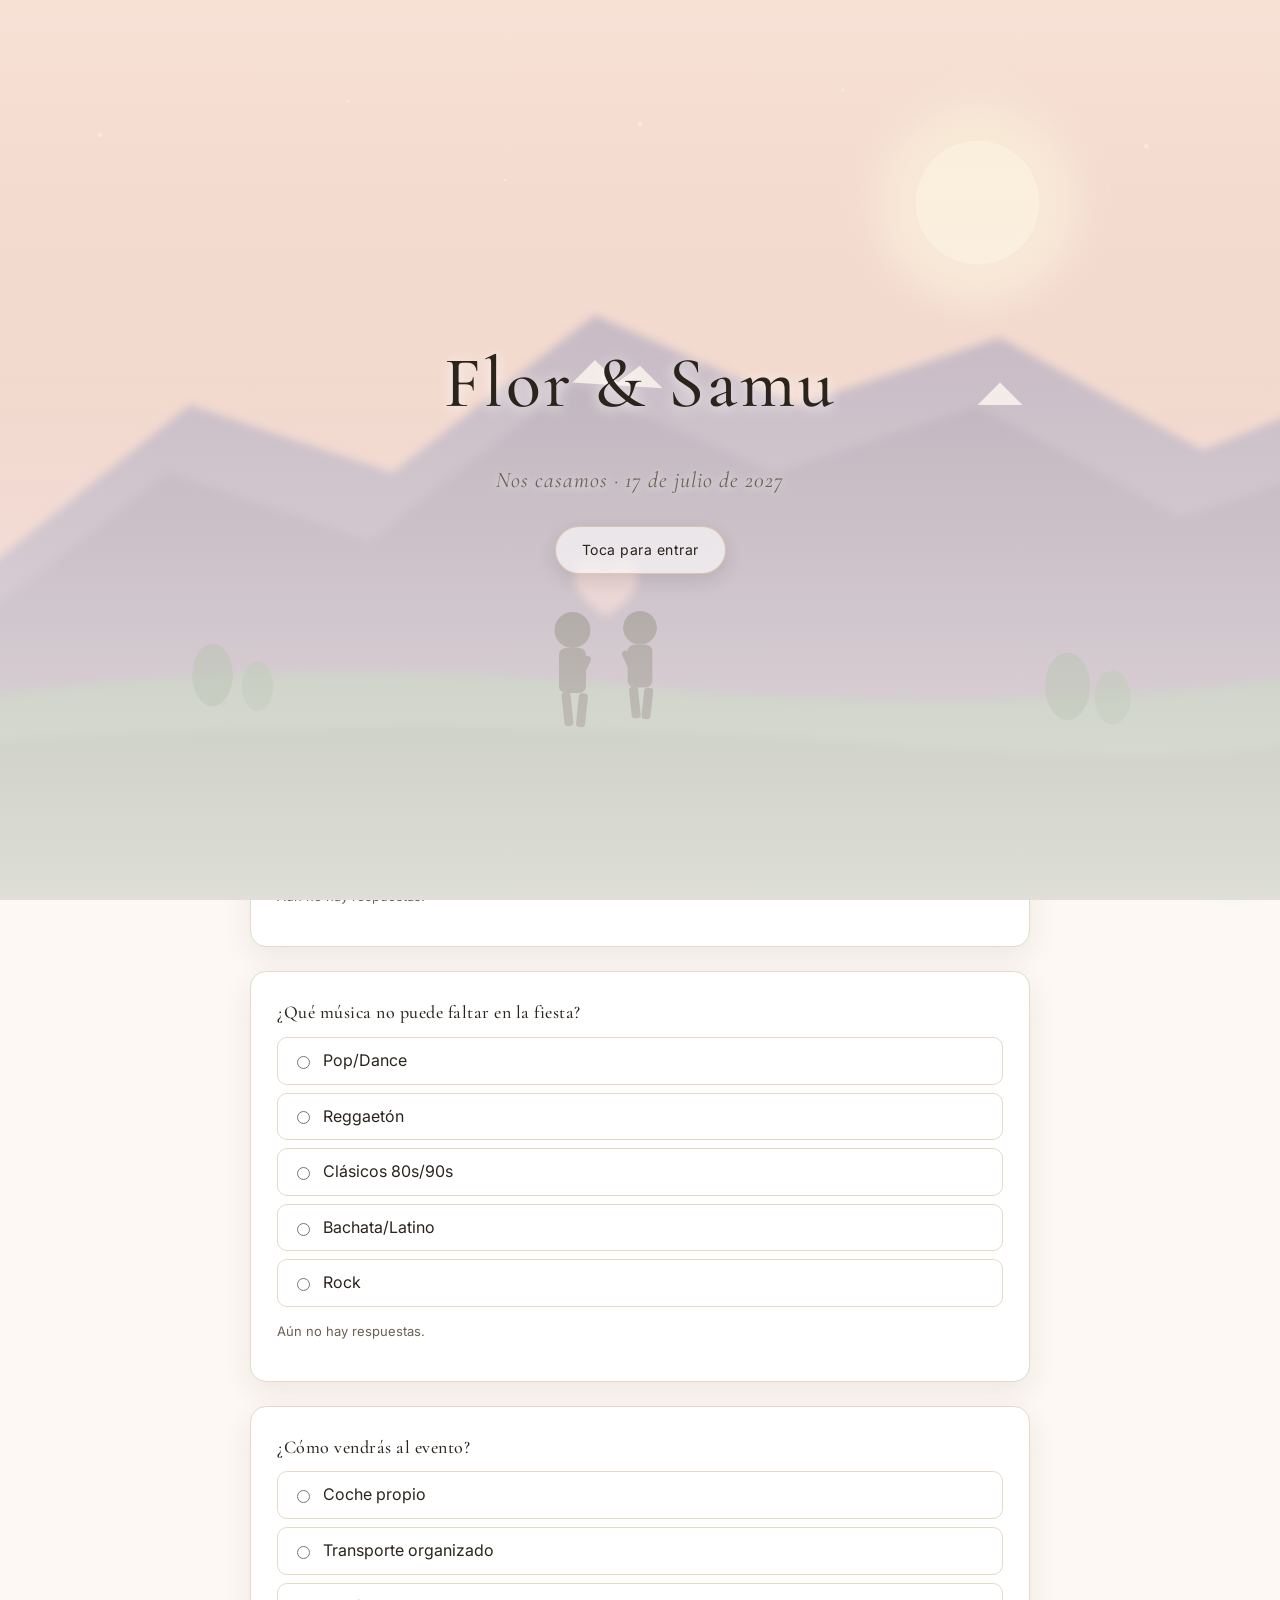
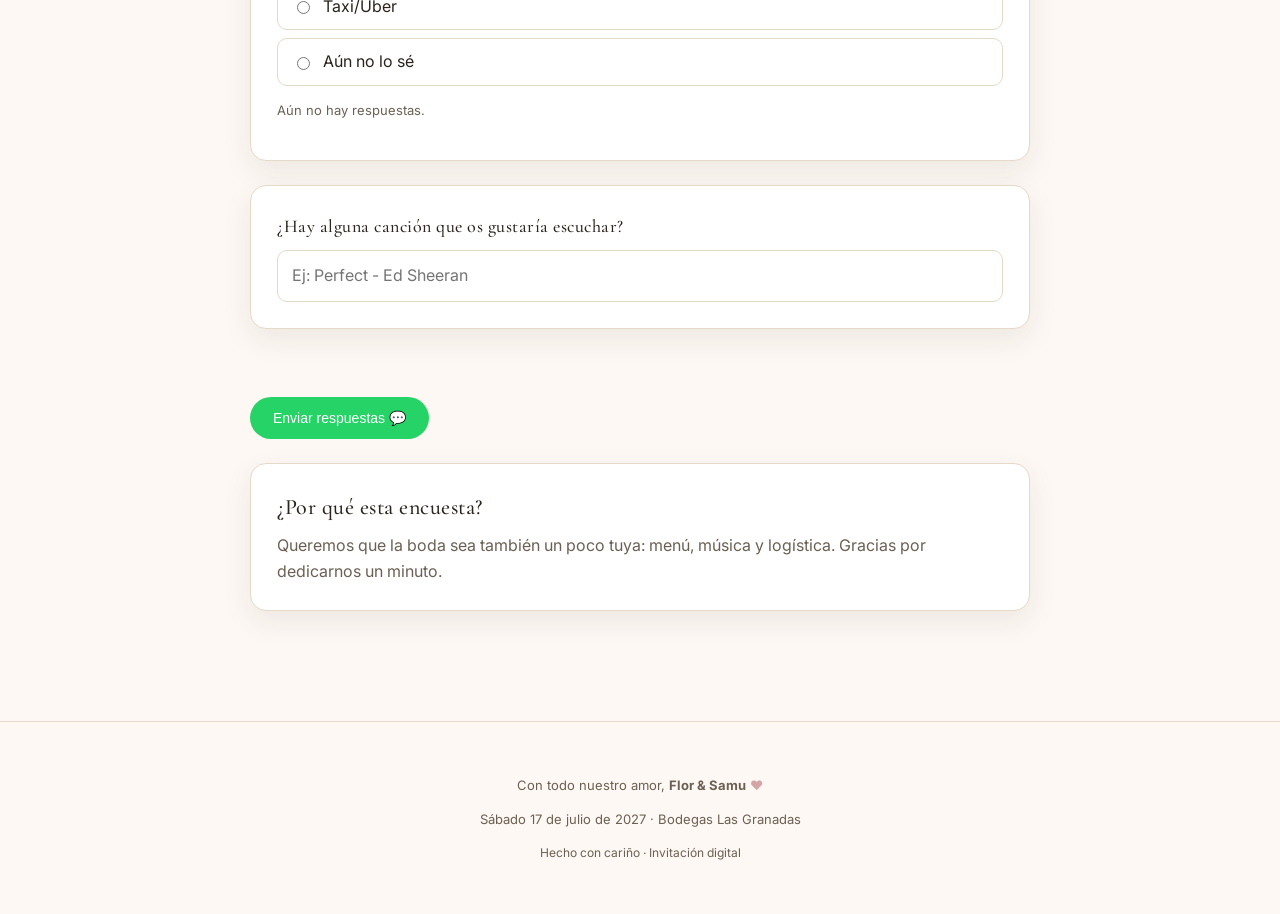
==== commit 3bd04193: "Bump cache v17" ====
--- a/encuesta.html
+++ b/encuesta.html
@@ -7,7 +7,7 @@
   <link rel="preconnect" href="https://fonts.googleapis.com">
   <link rel="preconnect" href="https://fonts.gstatic.com" crossorigin>
   <link href="https://fonts.googleapis.com/css2?family=Cormorant+Garamond:ital,wght@0,400;0,500;0,600;1,400&family=Inter:wght@300;400;500;600&display=swap" rel="stylesheet">
-  <link rel="stylesheet" href="styles.css?v=16" />
+  <link rel="stylesheet" href="styles.css?v=17" />
 </head>
 <body data-page="encuesta.html">
   <div id="header-slot"></div>
@@ -48,6 +48,6 @@
   </main>
 
   <div id="footer-slot"></div>
-  <script src="script.js?v=16"></script>
+  <script src="script.js?v=17"></script>
 </body>
 </html>
--- a/styles.css
+++ b/styles.css
@@ -28,11 +28,41 @@
 /* Sobre de entrada */
 #envelope-overlay {
   position: fixed; inset: 0; z-index: 9999;
-  background: linear-gradient(180deg, #e8f0e6, #fdf8f3);
+  background: url("media/lovers-mountain.svg") center/cover no-repeat;
   display: flex; align-items: center; justify-content: center;
-  transition: opacity 0.7s ease;
+  transition: opacity 0.9s ease;
+  cursor: pointer;
+}
+#envelope-overlay::before {
+  content: ""; position: absolute; inset: 0;
+  background: linear-gradient(180deg, rgba(253,248,243,0.3) 0%, rgba(253,248,243,0.78) 100%);
+  pointer-events: none;
 }
 #envelope-overlay.hidden { opacity: 0; pointer-events: none; }
+.lovers-content { position: relative; z-index: 2; text-align: center; padding: 20px; }
+.lovers-title {
+  font-family: 'Cormorant Garamond', serif; font-size: clamp(40px, 9vw, 72px);
+  color: var(--ink); letter-spacing: 3px; margin: 0 0 8px;
+  text-shadow: 0 2px 14px rgba(255,255,255,0.9);
+}
+.lovers-sub {
+  font-family: 'Cormorant Garamond', serif; font-style: italic;
+  font-size: clamp(16px, 3vw, 22px); color: var(--muted);
+  margin-bottom: 28px; letter-spacing: 1px;
+  text-shadow: 0 1px 8px rgba(255,255,255,0.9);
+}
+.lovers-hint {
+  display: inline-block; padding: 12px 26px; border-radius: 999px;
+  background: rgba(255,255,255,0.6); backdrop-filter: blur(6px);
+  color: var(--ink); font-size: 14px; letter-spacing: 0.5px;
+  border: 1px solid rgba(184,147,90,0.4);
+  box-shadow: 0 6px 18px rgba(42,36,29,0.12);
+  animation: pulse 2.2s ease-in-out infinite;
+}
+@keyframes pulse {
+  0%, 100% { transform: scale(1); }
+  50% { transform: scale(1.05); }
+}
 .envelope-wrap { text-align: center; }
 .envelope {
   position: relative; width: 360px; height: 230px;
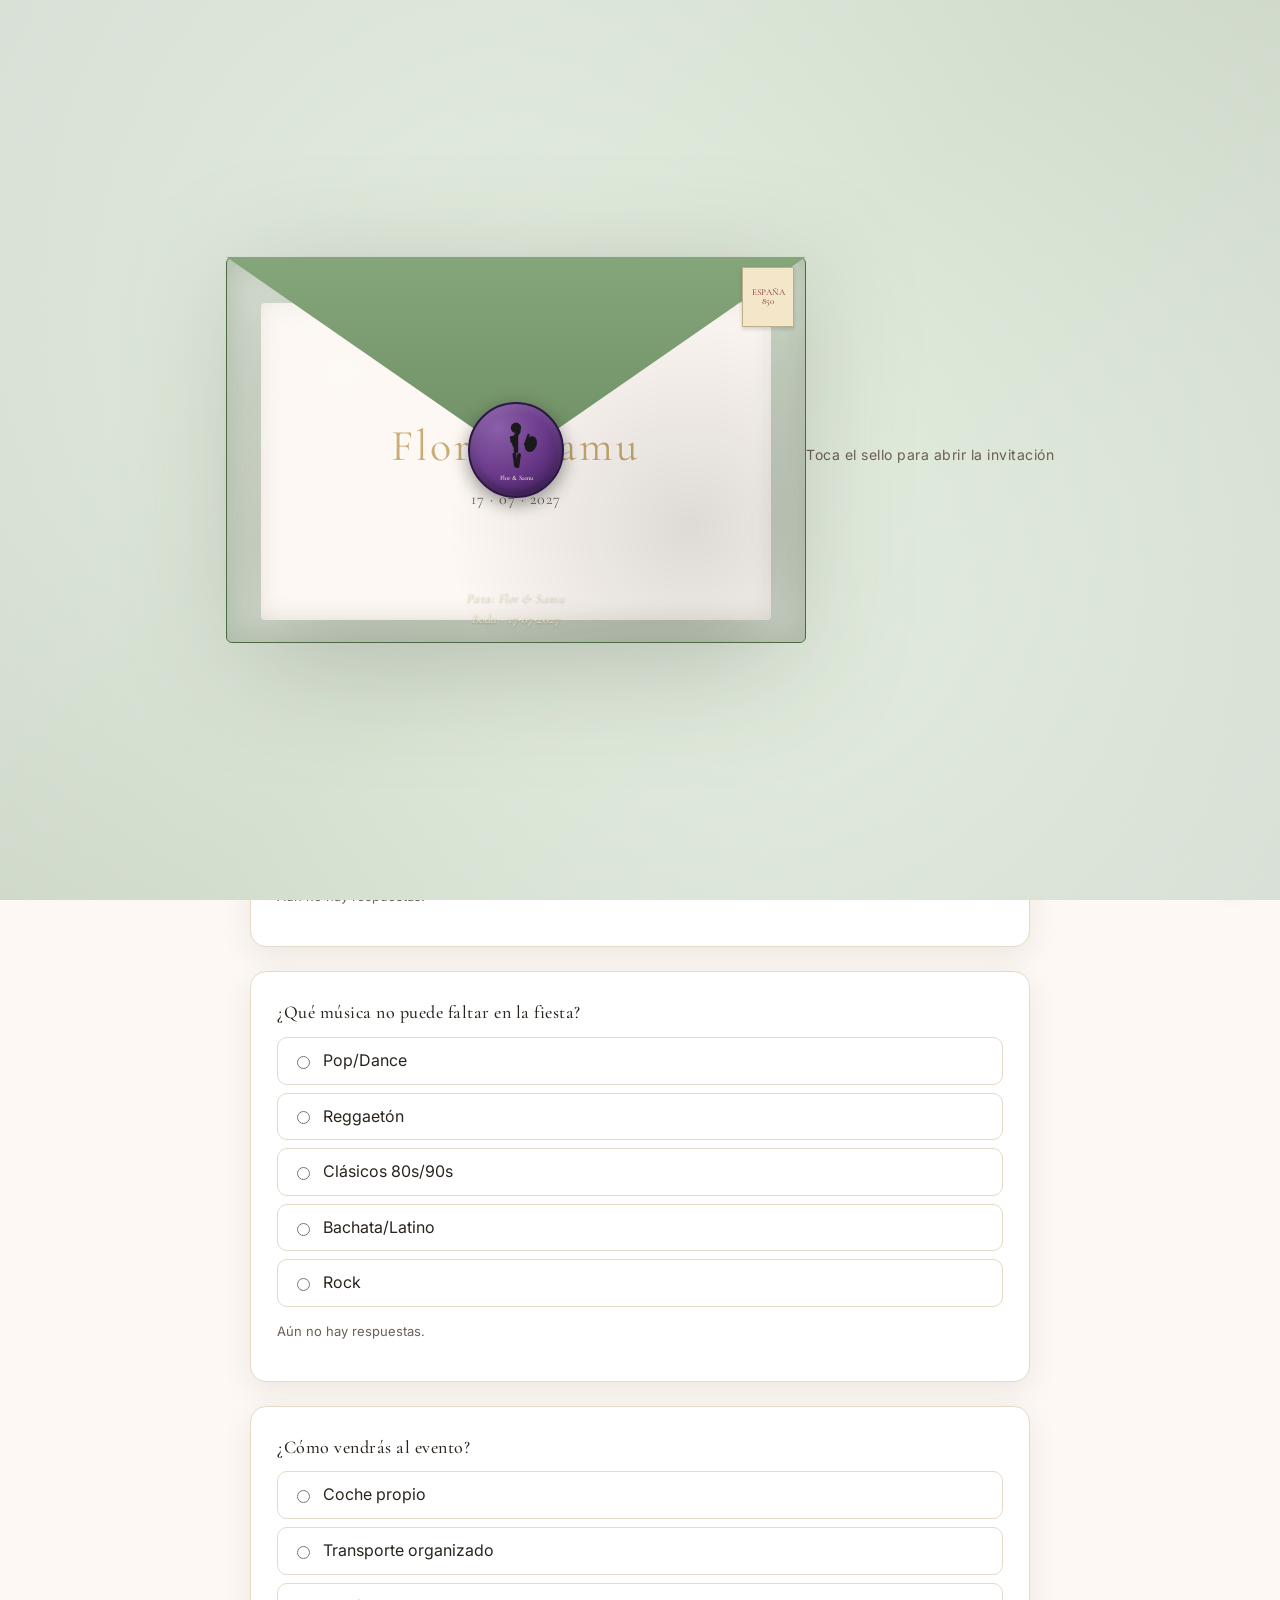
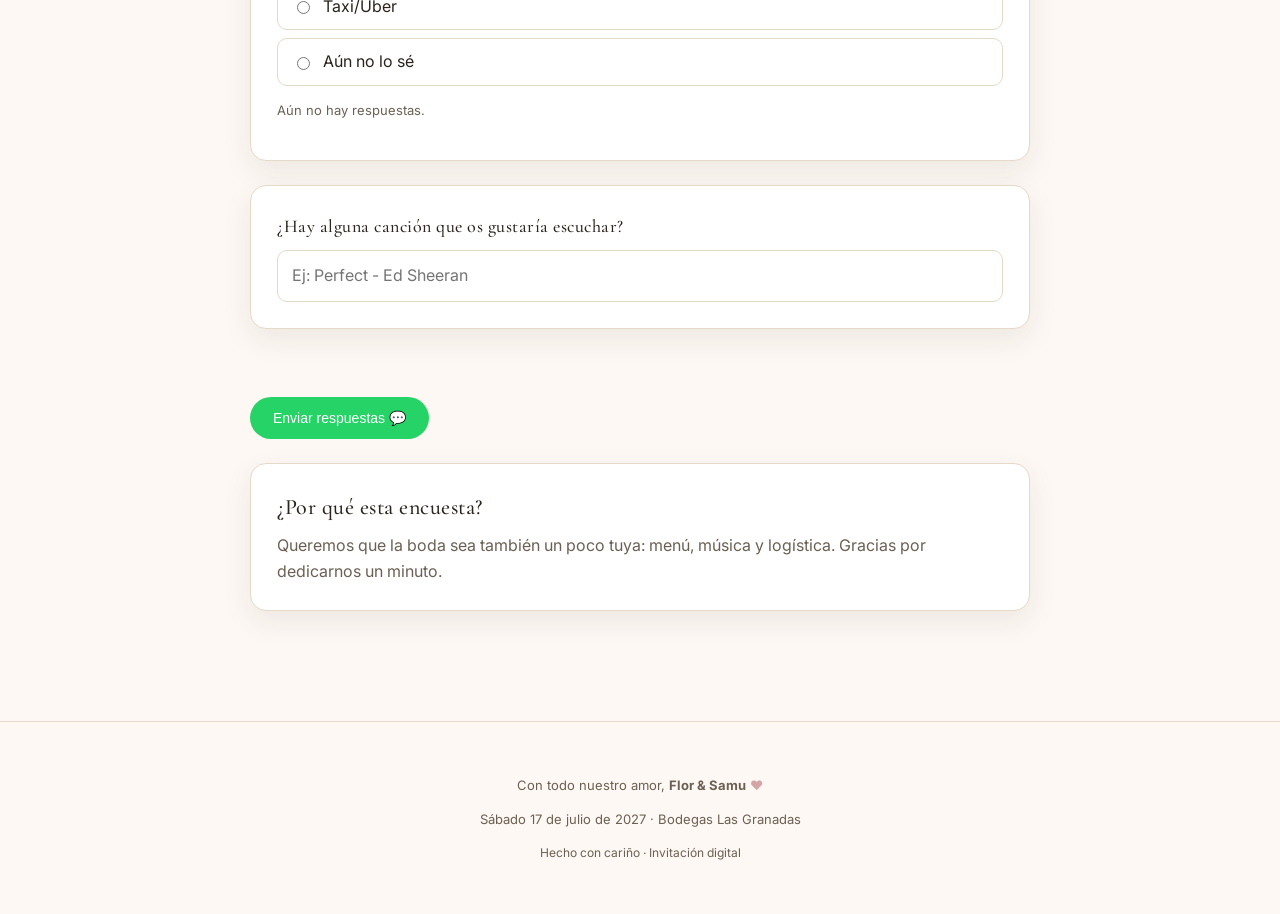
==== commit 3426115d: "Bump cache v18" ====
--- a/encuesta.html
+++ b/encuesta.html
@@ -7,7 +7,7 @@
   <link rel="preconnect" href="https://fonts.googleapis.com">
   <link rel="preconnect" href="https://fonts.gstatic.com" crossorigin>
   <link href="https://fonts.googleapis.com/css2?family=Cormorant+Garamond:ital,wght@0,400;0,500;0,600;1,400&family=Inter:wght@300;400;500;600&display=swap" rel="stylesheet">
-  <link rel="stylesheet" href="styles.css?v=17" />
+  <link rel="stylesheet" href="styles.css?v=18" />
 </head>
 <body data-page="encuesta.html">
   <div id="header-slot"></div>
@@ -48,6 +48,6 @@
   </main>
 
   <div id="footer-slot"></div>
-  <script src="script.js?v=17"></script>
+  <script src="script.js?v=18"></script>
 </body>
 </html>
--- a/styles.css
+++ b/styles.css
@@ -28,40 +28,92 @@
 /* Sobre de entrada */
 #envelope-overlay {
   position: fixed; inset: 0; z-index: 9999;
-  background: url("media/lovers-mountain.svg") center/cover no-repeat;
-  display: flex; align-items: center; justify-content: center;
-  transition: opacity 0.9s ease;
+  background: linear-gradient(135deg, #e8f0e6 0%, #dce8d8 50%, #e8f0e6 100%);
+  display: flex; align-items: center; justify-content: center;
+  transition: opacity 0.8s ease;
   cursor: pointer;
+  overflow: hidden;
 }
 #envelope-overlay::before {
   content: ""; position: absolute; inset: 0;
-  background: linear-gradient(180deg, rgba(253,248,243,0.3) 0%, rgba(253,248,243,0.78) 100%);
+  background: radial-gradient(circle at 50% 50%, transparent 30%, rgba(42,36,29,0.08) 100%);
   pointer-events: none;
 }
 #envelope-overlay.hidden { opacity: 0; pointer-events: none; }
-.lovers-content { position: relative; z-index: 2; text-align: center; padding: 20px; }
-.lovers-title {
-  font-family: 'Cormorant Garamond', serif; font-size: clamp(40px, 9vw, 72px);
-  color: var(--ink); letter-spacing: 3px; margin: 0 0 8px;
-  text-shadow: 0 2px 14px rgba(255,255,255,0.9);
-}
-.lovers-sub {
+
+.env-scene {
+  position: relative; width: min(88vw, 580px); aspect-ratio: 3 / 2;
+  filter: drop-shadow(0 30px 60px rgba(42,36,29,0.25));
+}
+.env-inner {
+  position: absolute; inset: 12% 6% 6% 6%;
+  background: #fdf8f3;
+  border-radius: 4px;
+  box-shadow: inset 0 0 24px rgba(42,36,29,0.08);
+  display: flex; align-items: center; justify-content: center;
+  flex-direction: column; z-index: 0;
+  font-family: 'Cormorant Garamond', serif;
+}
+.env-inner .env-names {
+  font-size: clamp(28px, 6vw, 44px); color: var(--gold); letter-spacing: 3px;
+  text-shadow: 0 1px 4px rgba(255,255,255,0.8);
+}
+.env-inner .env-date {
+  font-size: clamp(13px, 2.5vw, 16px); color: var(--muted); margin-top: 6px;
+  letter-spacing: 1px;
+}
+.env-body {
+  position: absolute; inset: 0; z-index: 1;
+  background: linear-gradient(180deg, #7a9a6f 0%, #5f7f55 100%);
+  border-radius: 6px;
+  border: 1px solid #4a6a40;
+  background-image:
+    radial-gradient(circle at 20% 30%, rgba(255,255,255,0.08) 0%, transparent 40%),
+    radial-gradient(circle at 80% 70%, rgba(0,0,0,0.12) 0%, transparent 45%);
+  box-shadow: inset 0 0 40px rgba(40,60,30,0.25);
+}
+.env-flap {
+  position: absolute; top: 0; left: 0; right: 0; height: 52%;
+  background: linear-gradient(180deg, #85a57a 0%, #6f8f65 100%);
+  clip-path: polygon(0 0, 100% 0, 50% 100%);
+  transform-origin: top center;
+  transform: rotateX(0deg);
+  transition: transform 1s cubic-bezier(0.4, 0, 0.2, 1);
+  z-index: 3;
+  box-shadow: 0 4px 14px rgba(0,0,0,0.2);
+}
+.env-scene.open .env-flap { transform: rotateX(170deg); }
+.env-seal {
+  position: absolute; top: 50%; left: 50%; transform: translate(-50%, -50%);
+  width: 96px; height: 96px; border-radius: 50%;
+  background: radial-gradient(circle at 30% 25%, #8a5fa8, #6b3a8a 50%, #4a2568 80%, #2e1548);
+  box-shadow: 0 6px 18px rgba(0,0,0,0.4), inset 0 3px 8px rgba(255,255,255,0.15), inset 0 -4px 8px rgba(0,0,0,0.35);
+  z-index: 4; cursor: pointer;
+  border: 2px solid #2e1548;
+  display: flex; align-items: center; justify-content: center;
+  transition: transform 0.3s ease, opacity 0.6s ease;
+}
+.env-seal svg { display: block; }
+.env-seal.breaking { transform: translate(-50%, -50%) scale(1.4); opacity: 0; }
+.env-stamp {
+  position: absolute; top: 10px; right: 12px; width: 52px; height: 60px;
+  background: #f4e6c8; border: 1px solid #bfae8a;
+  box-shadow: 0 2px 4px rgba(0,0,0,0.15);
+  display: flex; align-items: center; justify-content: center;
+  font-family: 'Cormorant Garamond', serif; font-size: 9px; color: #7a2e2e;
+  text-align: center; line-height: 1; z-index: 3;
+  background-image: radial-gradient(circle, transparent 3px, #f4e6c8 3.5px);
+  background-size: 8px 8px;
+}
+.env-address {
+  position: absolute; bottom: 14px; left: 16px; right: 16px;
   font-family: 'Cormorant Garamond', serif; font-style: italic;
-  font-size: clamp(16px, 3vw, 22px); color: var(--muted);
-  margin-bottom: 28px; letter-spacing: 1px;
-  text-shadow: 0 1px 8px rgba(255,255,255,0.9);
-}
-.lovers-hint {
-  display: inline-block; padding: 12px 26px; border-radius: 999px;
-  background: rgba(255,255,255,0.6); backdrop-filter: blur(6px);
-  color: var(--ink); font-size: 14px; letter-spacing: 0.5px;
-  border: 1px solid rgba(184,147,90,0.4);
-  box-shadow: 0 6px 18px rgba(42,36,29,0.12);
-  animation: pulse 2.2s ease-in-out infinite;
-}
-@keyframes pulse {
-  0%, 100% { transform: scale(1); }
-  50% { transform: scale(1.05); }
+  font-size: 13px; color: #f4e6c8; text-align: center; z-index: 2;
+  letter-spacing: 0.5px; text-shadow: 0 1px 2px rgba(0,0,0,0.3);
+}
+.env-hint {
+  margin-top: 24px; color: var(--muted); font-size: 14px; letter-spacing: 0.5px;
+  text-align: center;
 }
 .envelope-wrap { text-align: center; }
 .envelope {
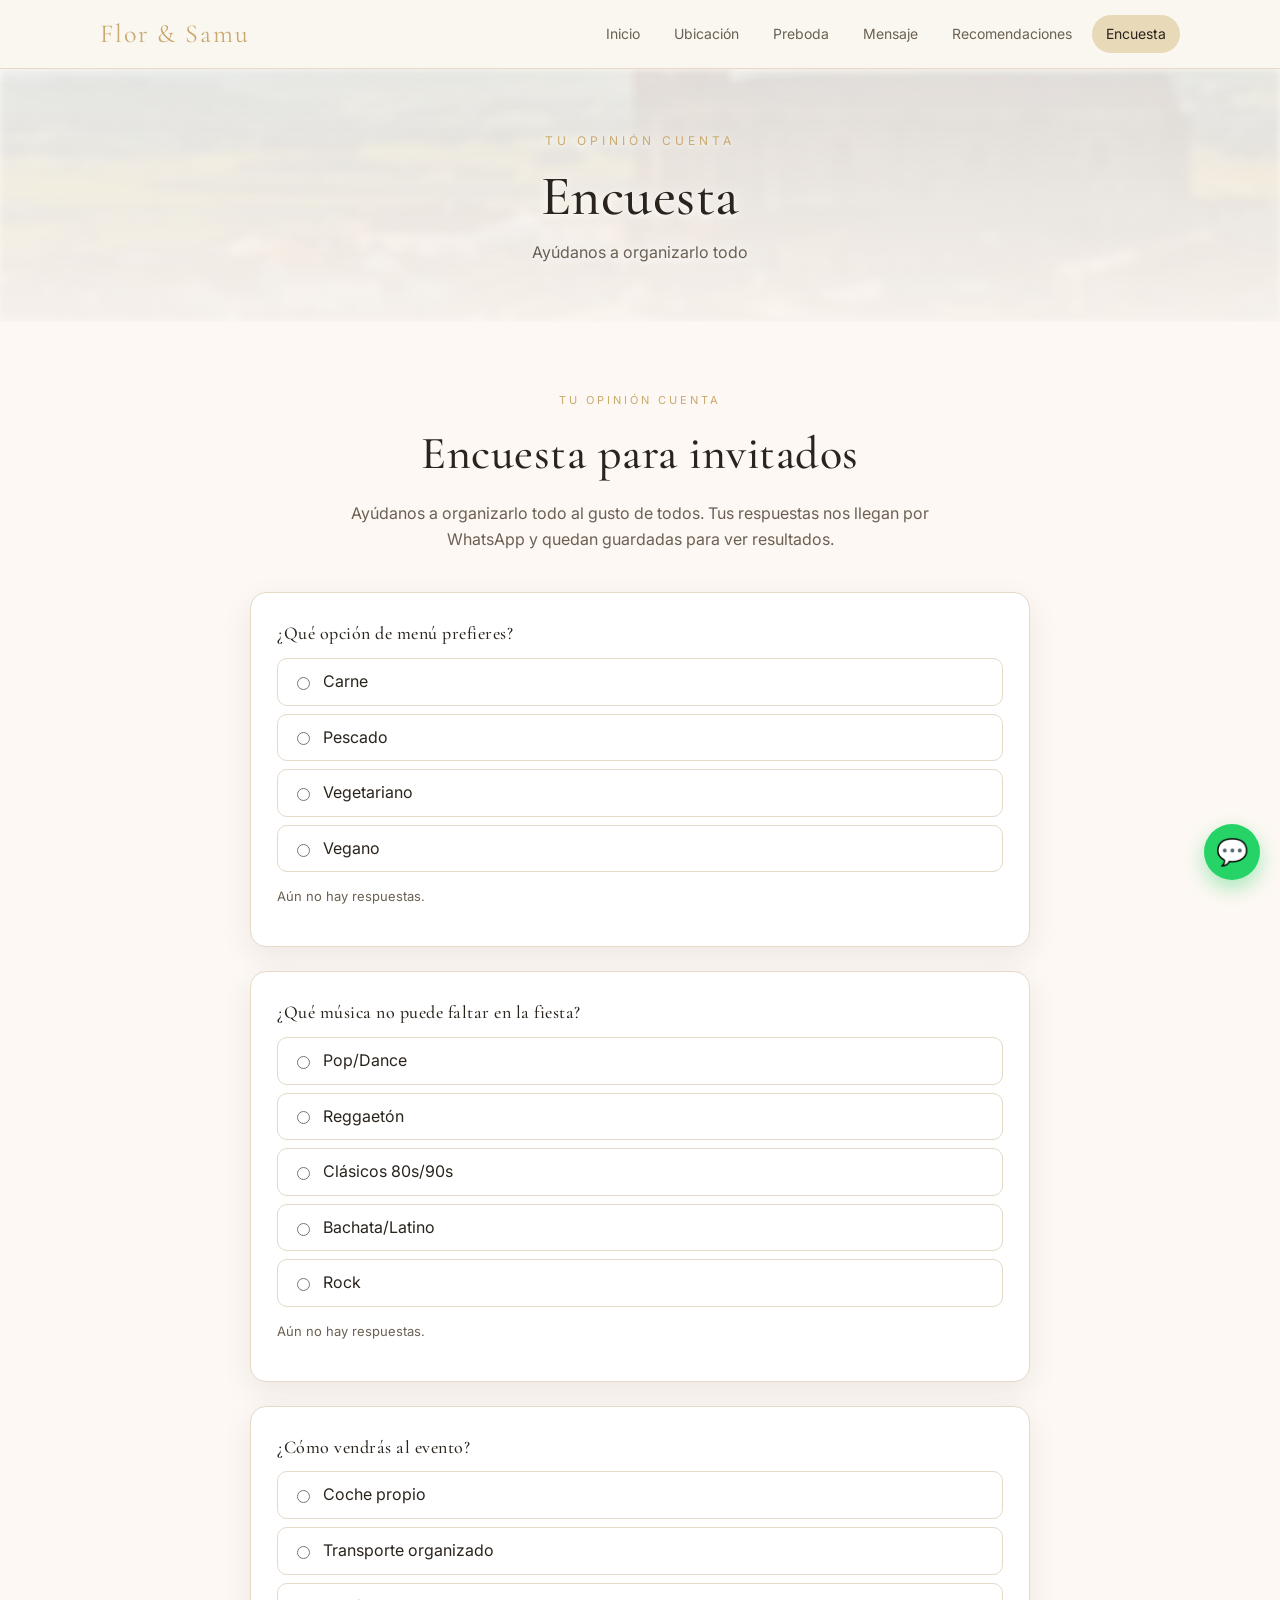
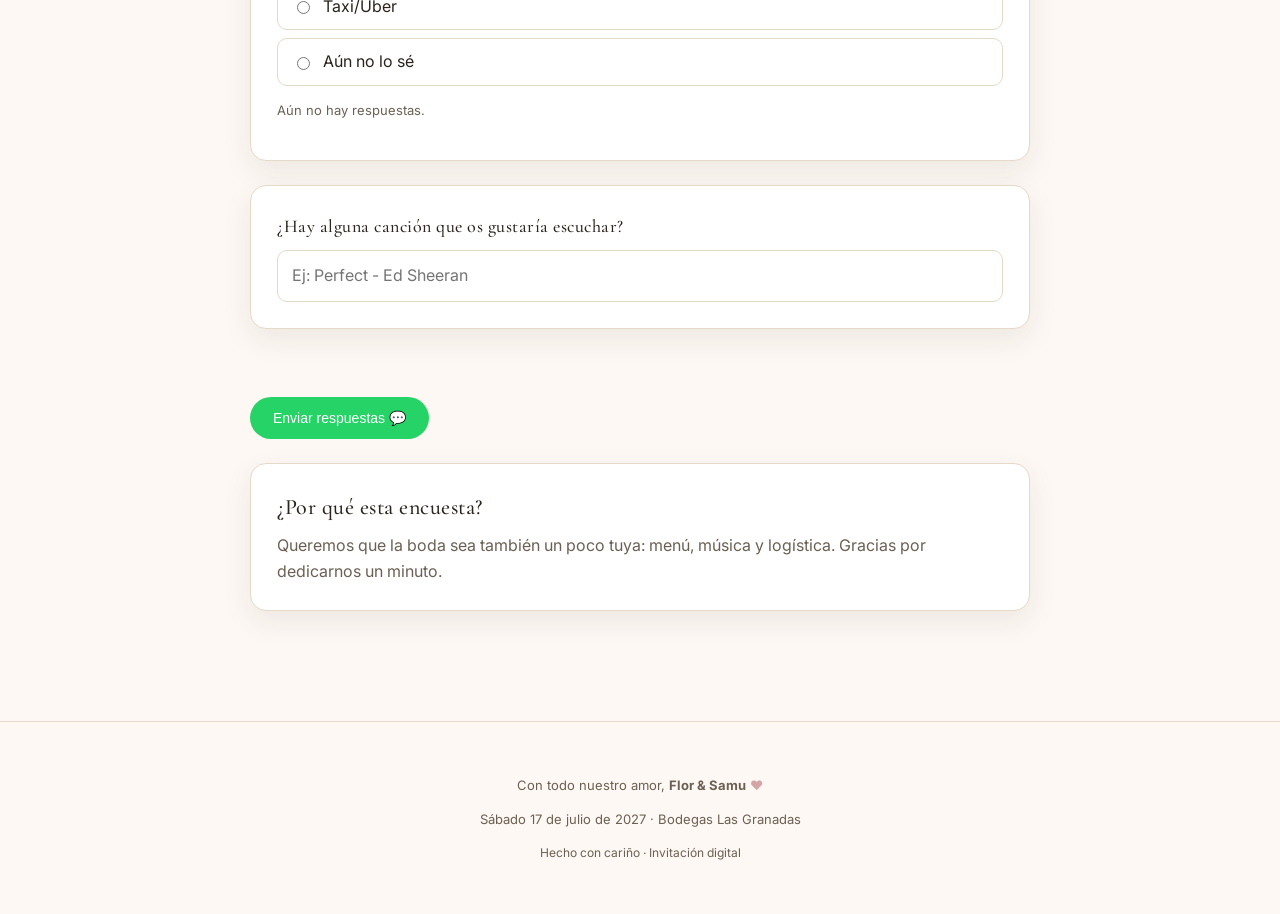
==== commit 94d01946: "Bump cache v19" ====
--- a/encuesta.html
+++ b/encuesta.html
@@ -7,7 +7,7 @@
   <link rel="preconnect" href="https://fonts.googleapis.com">
   <link rel="preconnect" href="https://fonts.gstatic.com" crossorigin>
   <link href="https://fonts.googleapis.com/css2?family=Cormorant+Garamond:ital,wght@0,400;0,500;0,600;1,400&family=Inter:wght@300;400;500;600&display=swap" rel="stylesheet">
-  <link rel="stylesheet" href="styles.css?v=18" />
+  <link rel="stylesheet" href="styles.css?v=19" />
 </head>
 <body data-page="encuesta.html">
   <div id="header-slot"></div>
@@ -48,6 +48,6 @@
   </main>
 
   <div id="footer-slot"></div>
-  <script src="script.js?v=18"></script>
+  <script src="script.js?v=19"></script>
 </body>
 </html>
